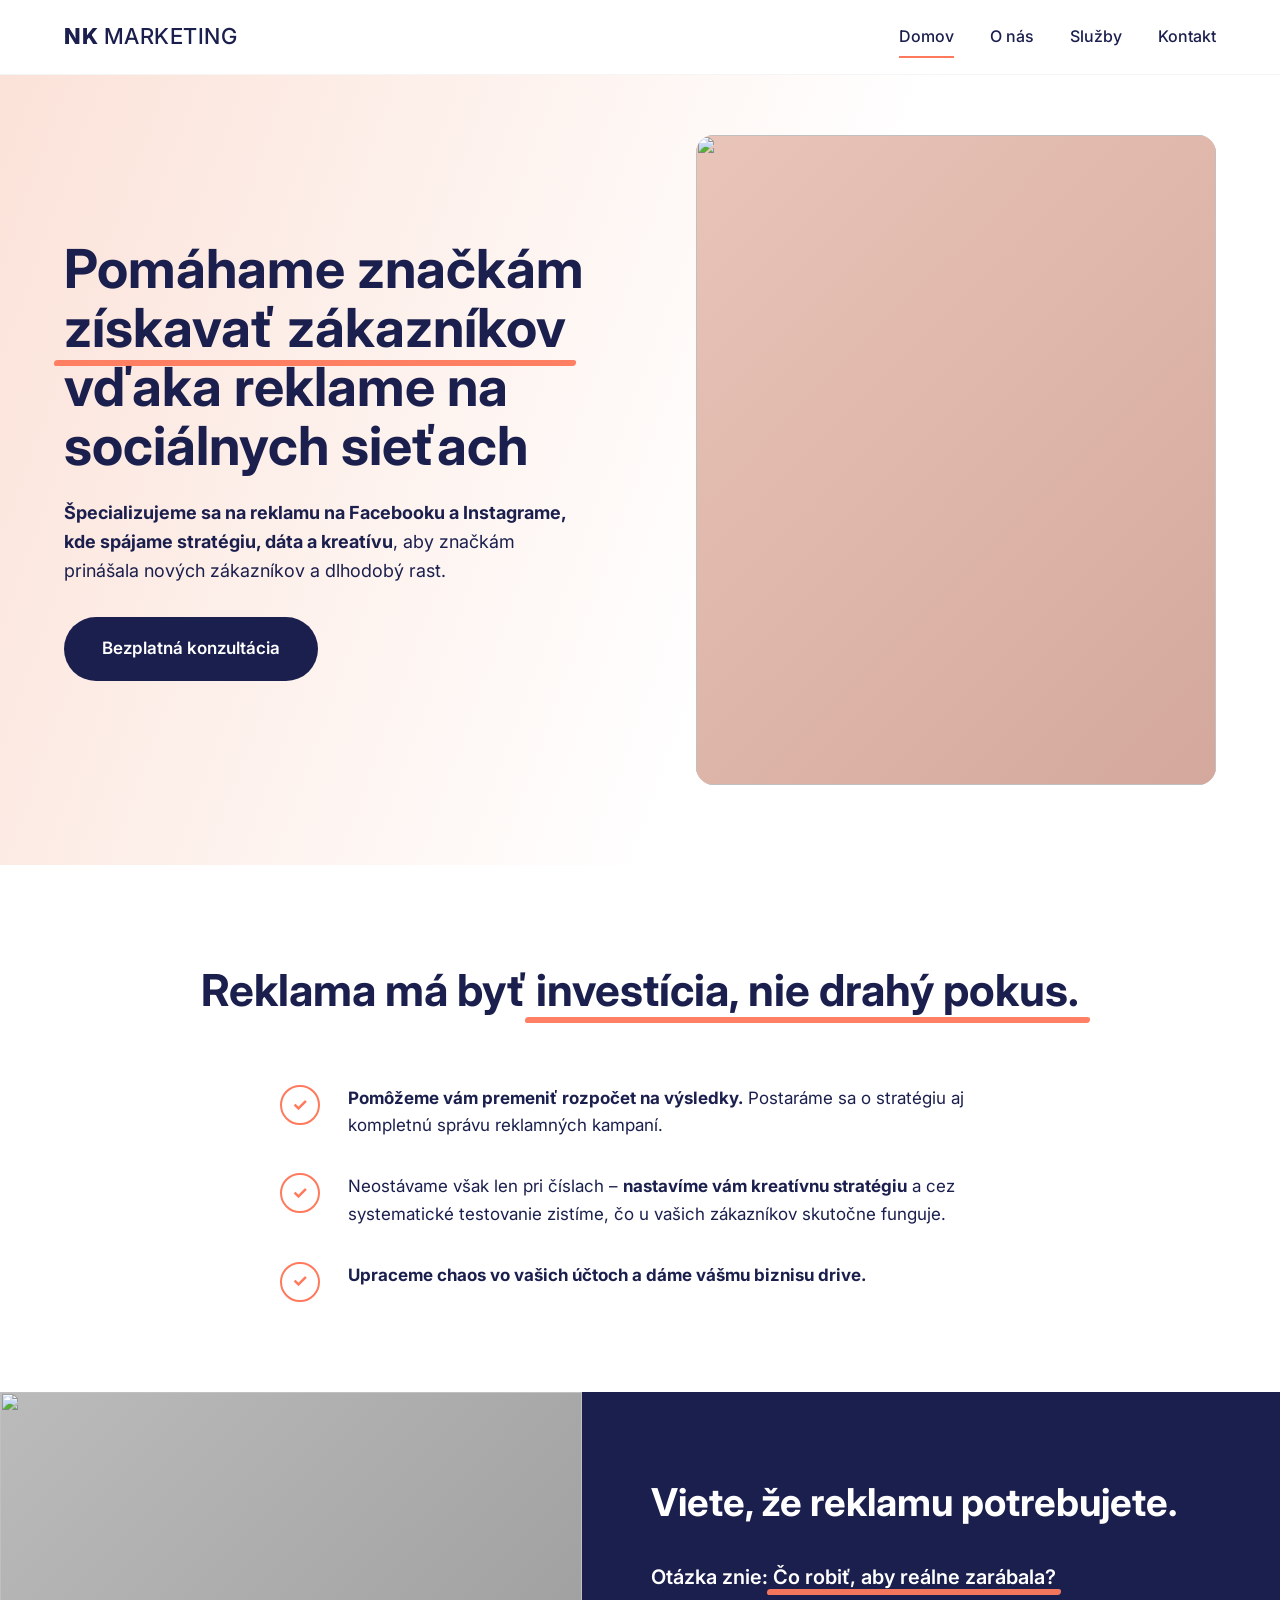
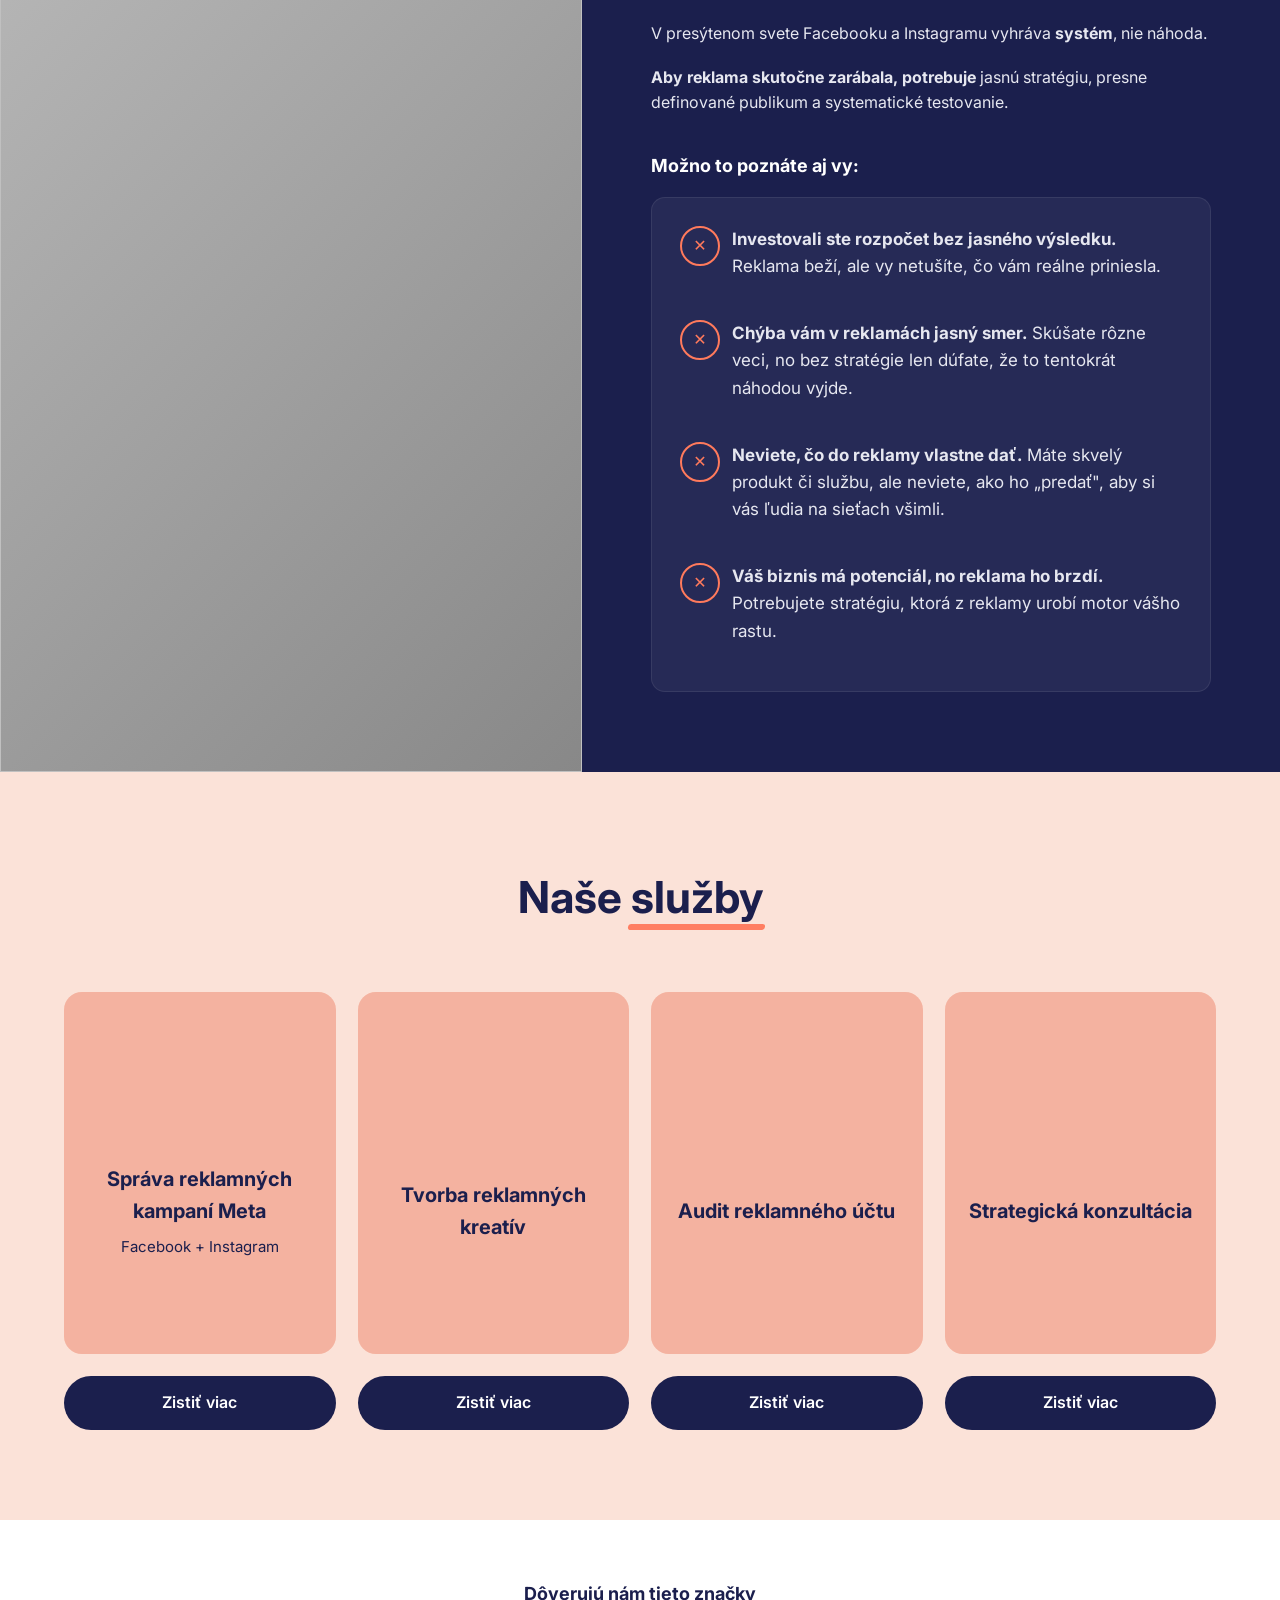
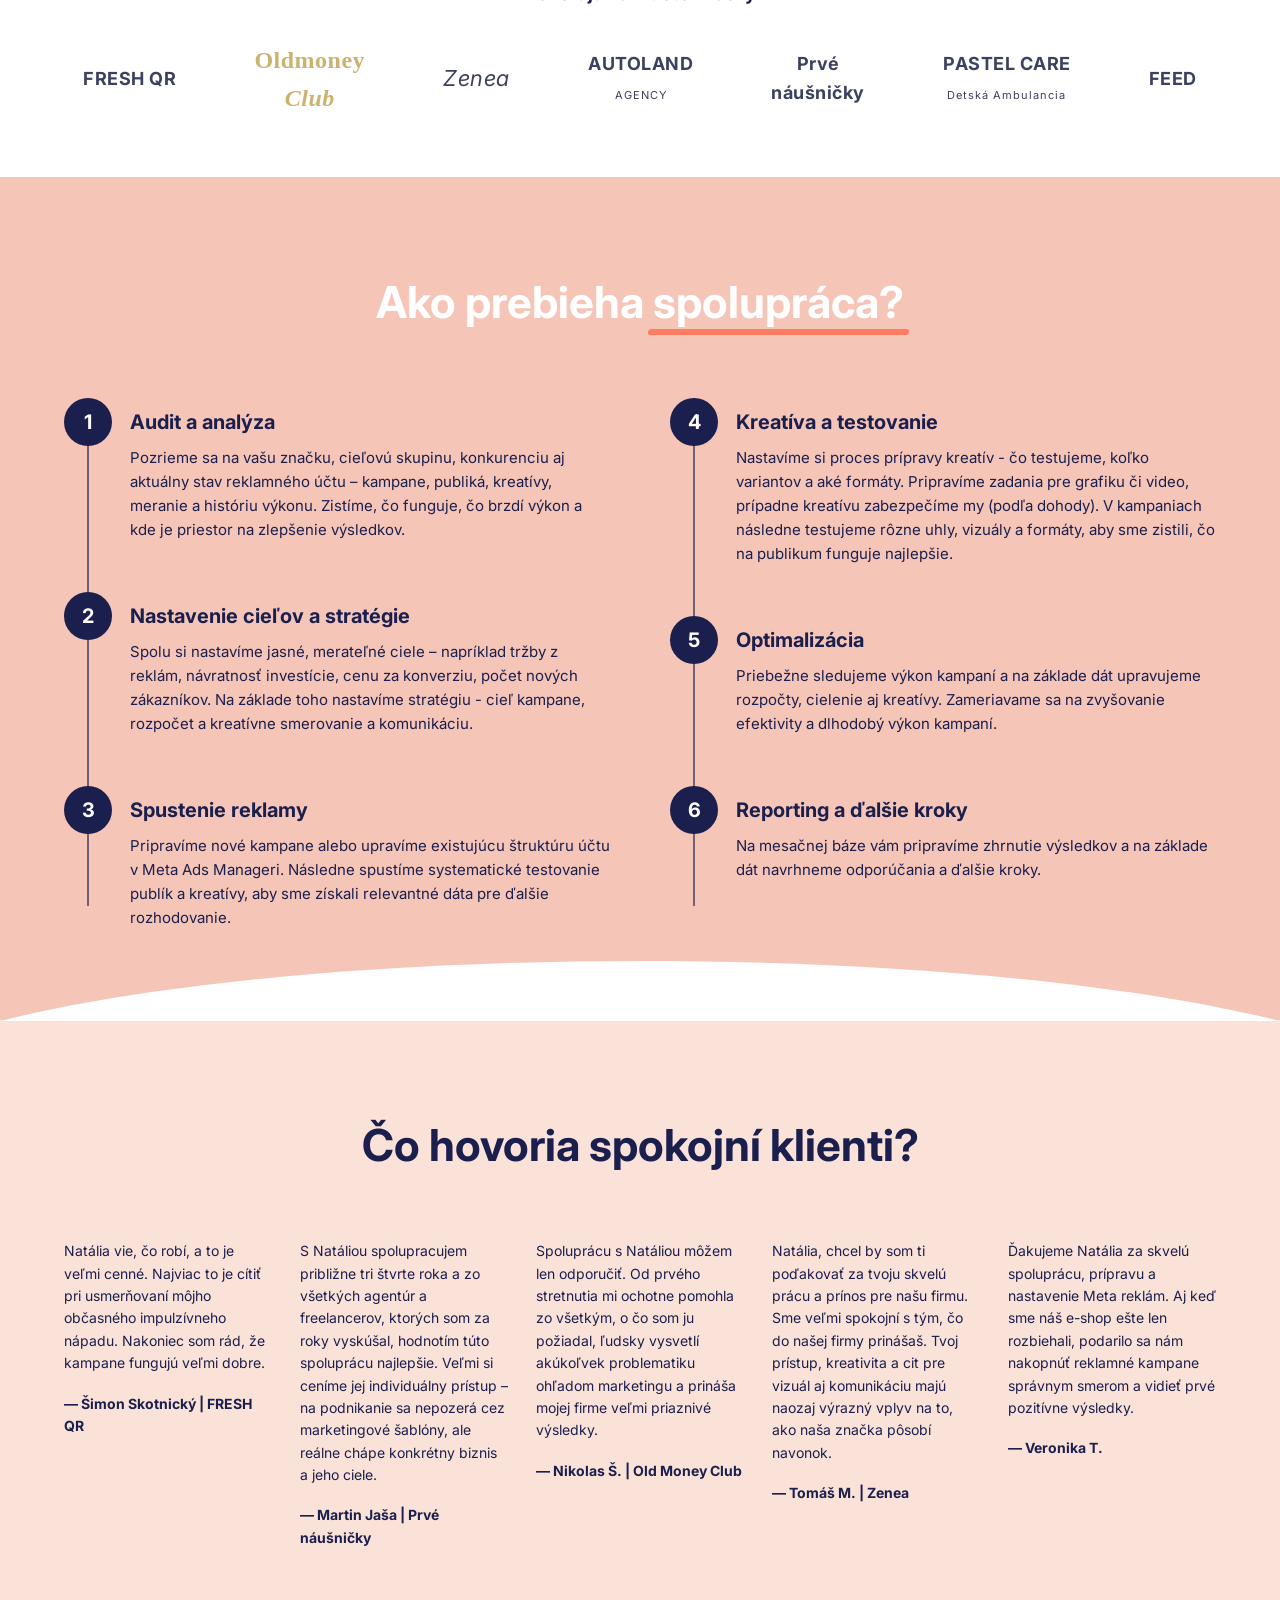
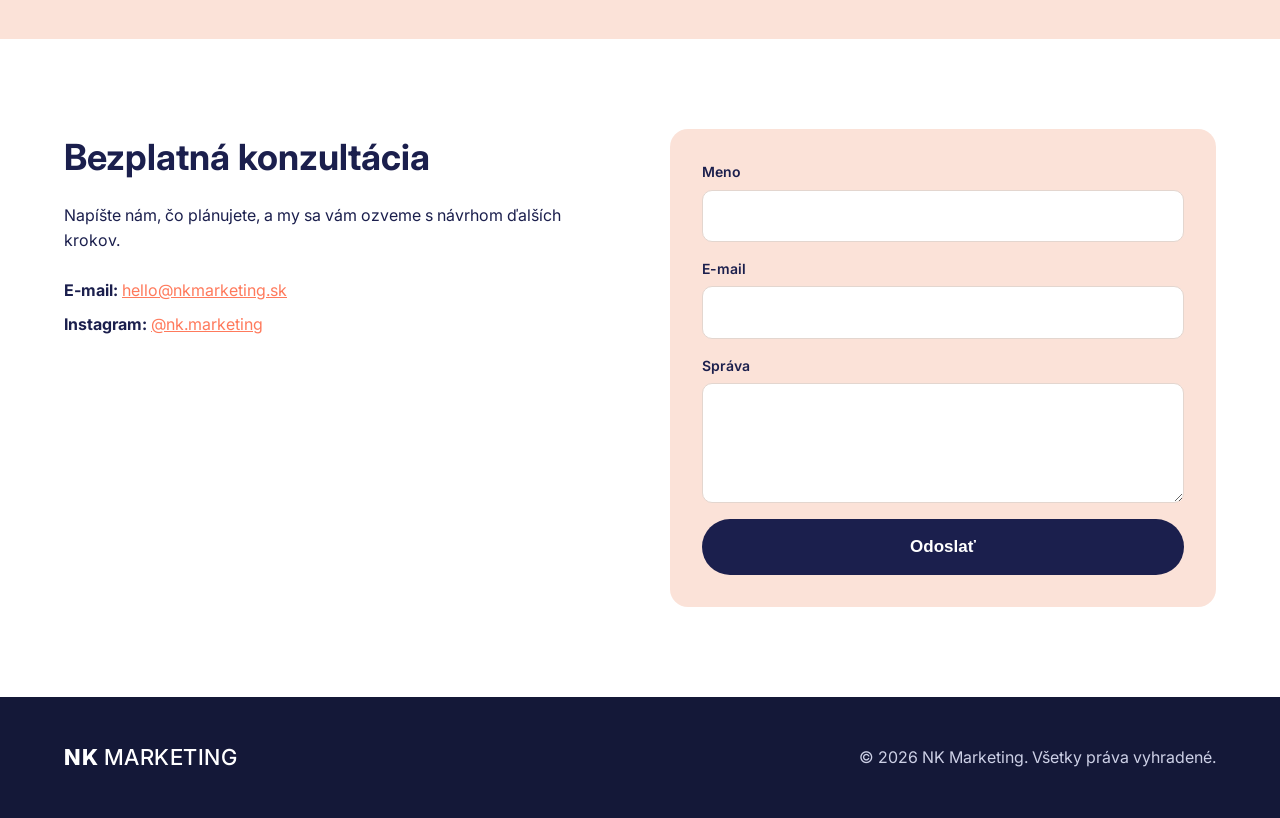
==== apps/nk-marketing-web/index.html @ c12c862c "Add NK Marketing static site clone Standalone HTML/CSS/JS version of the NK Marketing landing page s" ====
<!DOCTYPE html>
<html lang="sk">
<head>
<meta charset="UTF-8" />
<meta name="viewport" content="width=device-width, initial-scale=1.0" />
<title>NK Marketing — Reklama na Facebooku a Instagrame</title>
<meta name="description" content="Špecializujeme sa na reklamu na Facebooku a Instagrame. Stratégia, dáta a kreatíva, ktoré značkám prinášajú nových zákazníkov." />
<link rel="preconnect" href="https://fonts.googleapis.com">
<link rel="preconnect" href="https://fonts.gstatic.com" crossorigin>
<link href="https://fonts.googleapis.com/css2?family=Inter:wght@400;500;600;700;800&display=swap" rel="stylesheet">
<link rel="stylesheet" href="styles.css" />
</head>
<body>

<header class="site-header">
  <div class="container nav">
    <a href="#" class="logo">NK <span>MARKETING</span></a>
    <nav class="main-nav">
      <a href="#domov" class="active">Domov</a>
      <a href="#o-nas">O nás</a>
      <a href="#sluzby">Služby</a>
      <a href="#kontakt">Kontakt</a>
    </nav>
    <button class="nav-toggle" aria-label="Menu">
      <span></span><span></span><span></span>
    </button>
  </div>
</header>

<!-- HERO -->
<section id="domov" class="hero">
  <div class="container hero-grid">
    <div class="hero-copy">
      <h1>
        Pomáhame značkám <span class="underline">získavať zákazníkov</span>
        vďaka reklame na sociálnych sieťach
      </h1>
      <p>
        <strong>Špecializujeme sa na reklamu na Facebooku a Instagrame, kde
        spájame stratégiu, dáta a kreatívu</strong>, aby značkám prinášala
        nových zákazníkov a dlhodobý rast.
      </p>
      <a href="#kontakt" class="btn btn-primary">Bezplatná konzultácia</a>
    </div>
    <div class="hero-image">
      <img src="assets/hero.jpg" alt="" loading="eager" onerror="this.style.background='linear-gradient(135deg,#e9c4b8,#d4a89c)';this.removeAttribute('src');" />
    </div>
  </div>
</section>

<!-- INVESTICIA -->
<section class="section section-light">
  <div class="container">
    <h2 class="section-title">
      Reklama má byť <span class="underline">investícia, nie drahý pokus.</span>
    </h2>
    <ul class="check-list">
      <li>
        <span class="icon-check" aria-hidden="true">✓</span>
        <p><strong>Pomôžeme vám premeniť rozpočet na výsledky.</strong>
        Postaráme sa o stratégiu aj kompletnú správu reklamných kampaní.</p>
      </li>
      <li>
        <span class="icon-check" aria-hidden="true">✓</span>
        <p>Neostávame však len pri číslach – <strong>nastavíme vám kreatívnu
        stratégiu</strong> a cez systematické testovanie zistíme, čo u vašich
        zákazníkov skutočne funguje.</p>
      </li>
      <li>
        <span class="icon-check" aria-hidden="true">✓</span>
        <p><strong>Upraceme chaos vo vašich účtoch a dáme vášmu biznisu drive.</strong></p>
      </li>
    </ul>
  </div>
</section>

<!-- PROBLEMS -->
<section id="o-nas" class="section section-split">
  <div class="split-grid">
    <div class="split-image">
      <img src="assets/about.jpg" alt="" onerror="this.style.background='linear-gradient(135deg,#bbb,#888)';this.removeAttribute('src');" />
    </div>
    <div class="split-dark">
      <div class="split-inner">
        <h2>Viete, že reklamu potrebujete.</h2>
        <h3>Otázka znie: <span class="underline">Čo robiť, aby reálne zarábala?</span></h3>
        <p>V presýtenom svete Facebooku a Instagramu vyhráva <strong>systém</strong>, nie náhoda.</p>
        <p><strong>Aby reklama skutočne zarábala, potrebuje</strong> jasnú stratégiu, presne definované publikum a systematické testovanie.</p>

        <h4 class="maybe-title">Možno to poznáte aj vy:</h4>
        <div class="problem-card">
          <ul class="x-list">
            <li>
              <span class="icon-x" aria-hidden="true">✕</span>
              <p><strong>Investovali ste rozpočet bez jasného výsledku.</strong> Reklama beží, ale vy netušíte, čo vám reálne priniesla.</p>
            </li>
            <li>
              <span class="icon-x" aria-hidden="true">✕</span>
              <p><strong>Chýba vám v reklamách jasný smer.</strong> Skúšate rôzne veci, no bez stratégie len dúfate, že to tentokrát náhodou vyjde.</p>
            </li>
            <li>
              <span class="icon-x" aria-hidden="true">✕</span>
              <p><strong>Neviete, čo do reklamy vlastne dať.</strong> Máte skvelý produkt či službu, ale neviete, ako ho „predať", aby si vás ľudia na sieťach všimli.</p>
            </li>
            <li>
              <span class="icon-x" aria-hidden="true">✕</span>
              <p><strong>Váš biznis má potenciál, no reklama ho brzdí.</strong> Potrebujete stratégiu, ktorá z reklamy urobí motor vášho rastu.</p>
            </li>
          </ul>
        </div>
      </div>
    </div>
  </div>
</section>

<!-- SERVICES -->
<section id="sluzby" class="section section-services">
  <div class="container">
    <h2 class="section-title">Naše <span class="underline">služby</span></h2>
    <div class="services-grid">
      <article class="service-card">
        <div class="service-image" style="background-image:url('assets/service-1.jpg')"></div>
        <div class="service-overlay">
          <h3>Správa reklamných kampaní Meta</h3>
          <p>Facebook + Instagram</p>
        </div>
        <a href="#kontakt" class="service-cta">Zistiť viac</a>
      </article>
      <article class="service-card">
        <div class="service-image" style="background-image:url('assets/service-2.jpg')"></div>
        <div class="service-overlay">
          <h3>Tvorba reklamných kreatív</h3>
        </div>
        <a href="#kontakt" class="service-cta">Zistiť viac</a>
      </article>
      <article class="service-card">
        <div class="service-image" style="background-image:url('assets/service-3.jpg')"></div>
        <div class="service-overlay">
          <h3>Audit reklamného účtu</h3>
        </div>
        <a href="#kontakt" class="service-cta">Zistiť viac</a>
      </article>
      <article class="service-card">
        <div class="service-image" style="background-image:url('assets/service-4.jpg')"></div>
        <div class="service-overlay">
          <h3>Strategická konzultácia</h3>
        </div>
        <a href="#kontakt" class="service-cta">Zistiť viac</a>
      </article>
    </div>
  </div>
</section>

<!-- BRANDS -->
<section class="section section-brands">
  <div class="container">
    <h3 class="brands-title">Dôverujú nám tieto značky</h3>
    <div class="brands-strip">
      <div class="brand">FRESH QR</div>
      <div class="brand brand-script">Oldmoney<br/><em>Club</em></div>
      <div class="brand brand-thin">Zenea</div>
      <div class="brand">AUTOLAND<br/><small>AGENCY</small></div>
      <div class="brand">Prvé<br/>náušničky</div>
      <div class="brand">PASTEL CARE<br/><small>Detská Ambulancia</small></div>
      <div class="brand">FEED</div>
    </div>
  </div>
</section>

<!-- PROCESS -->
<section class="section section-process">
  <div class="container">
    <h2 class="section-title section-title-light">Ako prebieha <span class="underline">spolupráca?</span></h2>
    <div class="process-grid">
      <div class="process-col">
        <div class="process-step">
          <span class="step-num">1</span>
          <div>
            <h4>Audit a analýza</h4>
            <p>Pozrieme sa na vašu značku, cieľovú skupinu, konkurenciu aj aktuálny stav reklamného účtu – kampane, publiká, kreatívy, meranie a históriu výkonu. Zistíme, čo funguje, čo brzdí výkon a kde je priestor na zlepšenie výsledkov.</p>
          </div>
        </div>
        <div class="process-step">
          <span class="step-num">2</span>
          <div>
            <h4>Nastavenie cieľov a stratégie</h4>
            <p>Spolu si nastavíme jasné, merateľné ciele – napríklad tržby z reklám, návratnosť investície, cenu za konverziu, počet nových zákazníkov. Na základe toho nastavíme stratégiu - cieľ kampane, rozpočet a kreatívne smerovanie a komunikáciu.</p>
          </div>
        </div>
        <div class="process-step">
          <span class="step-num">3</span>
          <div>
            <h4>Spustenie reklamy</h4>
            <p>Pripravíme nové kampane alebo upravíme existujúcu štruktúru účtu v Meta Ads Manageri. Následne spustíme systematické testovanie publík a kreatívy, aby sme získali relevantné dáta pre ďalšie rozhodovanie.</p>
          </div>
        </div>
      </div>
      <div class="process-col">
        <div class="process-step">
          <span class="step-num">4</span>
          <div>
            <h4>Kreatíva a testovanie</h4>
            <p>Nastavíme si proces prípravy kreatív - čo testujeme, koľko variantov a aké formáty. Pripravíme zadania pre grafiku či video, prípadne kreatívu zabezpečíme my (podľa dohody). V kampaniach následne testujeme rôzne uhly, vizuály a formáty, aby sme zistili, čo na publikum funguje najlepšie.</p>
          </div>
        </div>
        <div class="process-step">
          <span class="step-num">5</span>
          <div>
            <h4>Optimalizácia</h4>
            <p>Priebežne sledujeme výkon kampaní a na základe dát upravujeme rozpočty, cielenie aj kreatívy. Zameriavame sa na zvyšovanie efektivity a dlhodobý výkon kampaní.</p>
          </div>
        </div>
        <div class="process-step">
          <span class="step-num">6</span>
          <div>
            <h4>Reporting a ďalšie kroky</h4>
            <p>Na mesačnej báze vám pripravíme zhrnutie výsledkov a na základe dát navrhneme odporúčania a ďalšie kroky.</p>
          </div>
        </div>
      </div>
    </div>
  </div>
</section>

<!-- TESTIMONIALS -->
<section class="section section-testimonials">
  <div class="container">
    <h2 class="section-title">Čo hovoria spokojní klienti?</h2>
    <div class="testimonials-grid">
      <blockquote>
        <p>Natália vie, čo robí, a to je veľmi cenné. Najviac to je cítiť pri usmerňovaní môjho občasného impulzívneho nápadu. Nakoniec som rád, že kampane fungujú veľmi dobre.</p>
        <cite>— Šimon Skotnický | FRESH QR</cite>
      </blockquote>
      <blockquote>
        <p>S Natáliou spolupracujem približne tri štvrte roka a zo všetkých agentúr a freelancerov, ktorých som za roky vyskúšal, hodnotím túto spoluprácu najlepšie. Veľmi si ceníme jej individuálny prístup – na podnikanie sa nepozerá cez marketingové šablóny, ale reálne chápe konkrétny biznis a jeho ciele.</p>
        <cite>— Martin Jaša | Prvé náušničky</cite>
      </blockquote>
      <blockquote>
        <p>Spoluprácu s Natáliou môžem len odporučiť. Od prvého stretnutia mi ochotne pomohla zo všetkým, o čo som ju požiadal, ľudsky vysvetlí akúkoľvek problematiku ohľadom marketingu a prináša mojej firme veľmi priaznivé výsledky.</p>
        <cite>— Nikolas Š. | Old Money Club</cite>
      </blockquote>
      <blockquote>
        <p>Natália, chcel by som ti poďakovať za tvoju skvelú prácu a prínos pre našu firmu. Sme veľmi spokojní s tým, čo do našej firmy prinášaš. Tvoj prístup, kreativita a cit pre vizuál aj komunikáciu majú naozaj výrazný vplyv na to, ako naša značka pôsobí navonok.</p>
        <cite>— Tomáš M. | Zenea</cite>
      </blockquote>
      <blockquote>
        <p>Ďakujeme Natália za skvelú spoluprácu, prípravu a nastavenie Meta reklám. Aj keď sme náš e-shop ešte len rozbiehali, podarilo sa nám nakopnúť reklamné kampane správnym smerom a vidieť prvé pozitívne výsledky.</p>
        <cite>— Veronika T.</cite>
      </blockquote>
    </div>
  </div>
</section>

<!-- CONTACT -->
<section id="kontakt" class="section section-contact">
  <div class="container contact-grid">
    <div>
      <h2>Bezplatná konzultácia</h2>
      <p>Napíšte nám, čo plánujete, a my sa vám ozveme s návrhom ďalších krokov.</p>
      <ul class="contact-meta">
        <li><strong>E-mail:</strong> <a href="mailto:hello@nkmarketing.sk">hello@nkmarketing.sk</a></li>
        <li><strong>Instagram:</strong> <a href="#">@nk.marketing</a></li>
      </ul>
    </div>
    <form class="contact-form" onsubmit="event.preventDefault(); alert('Ďakujeme! Ozveme sa vám čoskoro.'); this.reset();">
      <label>Meno
        <input type="text" name="name" required />
      </label>
      <label>E-mail
        <input type="email" name="email" required />
      </label>
      <label>Správa
        <textarea name="message" rows="4" required></textarea>
      </label>
      <button type="submit" class="btn btn-primary">Odoslať</button>
    </form>
  </div>
</section>

<footer class="site-footer">
  <div class="container footer-inner">
    <a href="#" class="logo logo-light">NK <span>MARKETING</span></a>
    <p>&copy; <span id="year"></span> NK Marketing. Všetky práva vyhradené.</p>
  </div>
</footer>

<script src="script.js"></script>
</body>
</html>
---- apps/nk-marketing-web/styles.css ----
/* === Reset & base === */
*,*::before,*::after{box-sizing:border-box}
html{scroll-behavior:smooth}
body{
  margin:0;
  font-family:'Inter',system-ui,-apple-system,sans-serif;
  color:#1b1f4d;
  background:#fff;
  line-height:1.6;
  -webkit-font-smoothing:antialiased;
}
img{max-width:100%;display:block}
a{color:inherit;text-decoration:none}

:root{
  --navy:#1b1f4d;
  --navy-deep:#141838;
  --coral:#ff7a5c;
  --peach:#fbe2d8;
  --peach-strong:#f5c5b8;
  --bg:#ffffff;
  --muted:#5b5f80;
  --radius:18px;
  --maxw:1200px;
}

.container{max-width:var(--maxw);margin:0 auto;padding:0 24px}

/* === Buttons === */
.btn{
  display:inline-block;
  padding:18px 38px;
  border-radius:999px;
  font-weight:600;
  font-size:17px;
  border:none;
  cursor:pointer;
  transition:transform .15s ease,box-shadow .15s ease,background .15s;
}
.btn-primary{background:var(--navy);color:#fff}
.btn-primary:hover{transform:translateY(-2px);box-shadow:0 10px 25px rgba(27,31,77,.25)}

/* === Underline accent === */
.underline{
  position:relative;
  white-space:normal;
}
.underline::after{
  content:"";
  position:absolute;
  left:-2%;
  right:-2%;
  bottom:-6px;
  height:6px;
  background:var(--coral);
  border-radius:4px;
  transform:skewX(-8deg);
  opacity:.95;
}

/* === Header === */
.site-header{
  position:sticky;
  top:0;
  background:#fff;
  z-index:50;
  border-bottom:1px solid rgba(0,0,0,.04);
}
.nav{
  display:flex;
  align-items:center;
  justify-content:space-between;
  padding:18px 24px;
}
.logo{
  font-weight:800;
  font-size:22px;
  letter-spacing:.5px;
  color:var(--navy);
}
.logo span{font-weight:500}
.main-nav{display:flex;gap:36px}
.main-nav a{
  font-weight:500;
  color:var(--navy);
  padding:6px 0;
  position:relative;
}
.main-nav a.active::after,
.main-nav a:hover::after{
  content:"";
  position:absolute;
  left:0;right:0;bottom:-2px;
  height:2px;background:var(--coral);
}
.nav-toggle{
  display:none;
  background:none;border:none;cursor:pointer;
  flex-direction:column;gap:5px;padding:8px;
}
.nav-toggle span{width:24px;height:2px;background:var(--navy)}

/* === Hero === */
.hero{
  background:linear-gradient(110deg,var(--peach) 0%,#fff 60%);
  padding:60px 0 80px;
}
.hero-grid{
  display:grid;
  grid-template-columns:1.1fr 1fr;
  gap:60px;
  align-items:center;
}
.hero-copy h1{
  font-size:clamp(34px,4.2vw,56px);
  line-height:1.1;
  margin:0 0 24px;
  font-weight:700;
}
.hero-copy p{
  font-size:18px;
  color:var(--navy);
  max-width:520px;
  margin:0 0 32px;
}
.hero-image{
  border-radius:var(--radius);
  overflow:hidden;
  aspect-ratio:4/5;
  background:#ddd;
}
.hero-image img{width:100%;height:100%;object-fit:cover}

/* === Sections === */
.section{padding:90px 0}
.section-light{background:#fff}
.section-title{
  text-align:center;
  font-size:clamp(28px,3.5vw,44px);
  font-weight:700;
  margin:0 0 60px;
}
.section-title-light{color:#fff}

/* === Check list === */
.check-list{
  list-style:none;
  padding:0;margin:0 auto;
  max-width:720px;
  display:flex;
  flex-direction:column;
  gap:34px;
}
.check-list li{
  display:grid;
  grid-template-columns:48px 1fr;
  gap:20px;
  align-items:start;
}
.icon-check,.icon-x{
  display:flex;
  align-items:center;justify-content:center;
  width:40px;height:40px;
  border-radius:50%;
  border:2px solid var(--coral);
  color:var(--coral);
  font-weight:700;
  font-size:18px;
}
.icon-x{font-size:16px}
.check-list p,.x-list p{margin:0;font-size:17px}

/* === Split (problems) === */
.section-split{padding:0;background:#fff}
.split-grid{
  display:grid;
  grid-template-columns:1fr 1.2fr;
  min-height:680px;
}
.split-image{
  background:#ccc center/cover;
}
.split-image img{width:100%;height:100%;object-fit:cover}
.split-dark{
  background:var(--navy);
  color:#fff;
  display:flex;
  align-items:center;
  padding:80px 60px;
}
.split-inner{max-width:560px;margin:0 auto}
.split-dark h2{
  font-size:clamp(28px,3vw,40px);
  margin:0 0 28px;
  font-weight:700;
}
.split-dark h3{
  font-size:20px;font-weight:600;
  margin:0 0 28px;
}
.split-dark p{margin:0 0 18px;color:#e6e7f0}
.maybe-title{
  margin:36px 0 16px;
  font-size:18px;
}
.problem-card{
  background:rgba(255,255,255,.05);
  border:1px solid rgba(255,255,255,.08);
  border-radius:14px;
  padding:28px;
}
.x-list{
  list-style:none;
  padding:0;margin:0;
  display:flex;flex-direction:column;gap:22px;
}
.x-list li{
  display:grid;grid-template-columns:36px 1fr;gap:16px;align-items:start;
}
.x-list .icon-x{background:transparent}

/* === Services === */
.section-services{background:var(--peach)}
.services-grid{
  display:grid;
  grid-template-columns:repeat(4,1fr);
  gap:22px;
}
.service-card{
  display:flex;
  flex-direction:column;
  gap:14px;
}
.service-image{
  position:relative;
  aspect-ratio:3/4;
  background:var(--peach-strong) center/cover;
  border-radius:var(--radius);
  overflow:hidden;
}
.service-image::after{
  content:"";
  position:absolute;inset:0;
  background:rgba(245,165,140,.55);
}
.service-overlay{
  position:relative;
  margin-top:-100%;
  height:0;
  padding-top:0;
  z-index:2;
  pointer-events:none;
}
.service-card{position:relative}
.service-card .service-overlay{
  position:absolute;
  inset:0;
  display:flex;
  flex-direction:column;
  justify-content:center;
  align-items:center;
  text-align:center;
  padding:24px;
  z-index:2;
  margin:0;height:auto;padding-top:24px;
}
.service-card .service-overlay h3{
  margin:0;font-size:20px;color:var(--navy);font-weight:700;
}
.service-card .service-overlay p{
  margin:8px 0 0;font-size:15px;color:var(--navy);
}
.service-cta{
  display:block;
  text-align:center;
  background:var(--navy);
  color:#fff;
  padding:14px 18px;
  border-radius:999px;
  font-weight:600;
  margin-top:8px;
  transition:transform .15s;
}
.service-cta:hover{transform:translateY(-2px)}

/* === Brands === */
.section-brands{padding:60px 0;background:#fff}
.brands-title{
  text-align:center;
  font-weight:700;
  font-size:18px;
  color:var(--navy);
  margin:0 0 32px;
}
.brands-strip{
  display:flex;
  flex-wrap:wrap;
  gap:40px;
  justify-content:space-around;
  align-items:center;
  opacity:.85;
}
.brand{
  font-weight:700;
  color:var(--navy);
  text-align:center;
  font-size:18px;
  letter-spacing:.5px;
  filter:grayscale(.2);
}
.brand small{font-weight:400;font-size:11px;letter-spacing:1px}
.brand-script{font-family:'Brush Script MT',cursive;font-size:24px;color:#c9a544}
.brand-thin{font-style:italic;font-weight:400;font-size:22px}

/* === Process === */
.section-process{
  background:var(--peach-strong);
  position:relative;
}
.section-process::after{
  content:"";
  position:absolute;
  bottom:-1px;left:0;right:0;
  height:80px;
  background:url("data:image/svg+xml;utf8,<svg xmlns='http://www.w3.org/2000/svg' viewBox='0 0 1200 80' preserveAspectRatio='none'><path d='M0,80 C300,0 900,0 1200,80 L1200,80 L0,80 Z' fill='%23ffffff'/></svg>") center/cover no-repeat;
}
.process-grid{
  display:grid;
  grid-template-columns:1fr 1fr;
  gap:60px;
  position:relative;
  z-index:1;
}
.process-col{
  display:flex;
  flex-direction:column;
  gap:50px;
  position:relative;
}
.process-col::before{
  content:"";
  position:absolute;
  left:23px;
  top:24px;bottom:24px;
  width:2px;
  background:var(--navy);
  opacity:.6;
}
.process-step{
  display:grid;
  grid-template-columns:48px 1fr;
  gap:18px;
  position:relative;
  z-index:2;
}
.step-num{
  width:48px;height:48px;border-radius:50%;
  background:var(--navy);color:#fff;
  display:flex;align-items:center;justify-content:center;
  font-weight:700;font-size:20px;
}
.process-step h4{
  margin:8px 0 8px;
  font-size:20px;
  color:var(--navy);
}
.process-step p{margin:0;color:var(--navy);font-size:15px}

/* === Testimonials === */
.section-testimonials{background:var(--peach)}
.testimonials-grid{
  display:grid;
  grid-template-columns:repeat(5,1fr);
  gap:28px;
}
.testimonials-grid blockquote{
  margin:0;
  font-size:14px;
  color:var(--navy);
}
.testimonials-grid blockquote p{margin:0 0 18px}
.testimonials-grid cite{
  font-style:normal;
  font-weight:700;
  display:block;
}

/* === Contact === */
.section-contact{background:#fff}
.contact-grid{
  display:grid;
  grid-template-columns:1fr 1fr;
  gap:60px;
  align-items:start;
}
.contact-grid h2{font-size:36px;margin:0 0 16px}
.contact-meta{list-style:none;padding:0;margin:24px 0 0}
.contact-meta li{margin-bottom:8px}
.contact-meta a{color:var(--coral);text-decoration:underline}
.contact-form{
  display:flex;flex-direction:column;gap:16px;
  background:var(--peach);
  padding:32px;border-radius:var(--radius);
}
.contact-form label{
  display:flex;flex-direction:column;
  gap:6px;font-size:14px;font-weight:600;
}
.contact-form input,.contact-form textarea{
  padding:14px 16px;
  border:1px solid #e3d6cf;
  border-radius:10px;
  font:inherit;
  background:#fff;
}
.contact-form input:focus,.contact-form textarea:focus{
  outline:2px solid var(--coral);
  border-color:transparent;
}

/* === Footer === */
.site-footer{
  background:var(--navy-deep);
  color:#cdd0e6;
  padding:32px 0;
}
.footer-inner{
  display:flex;
  justify-content:space-between;
  align-items:center;
  flex-wrap:wrap;
  gap:16px;
}
.logo-light{color:#fff}

/* === Responsive === */
@media (max-width:960px){
  .main-nav{display:none;position:absolute;top:100%;left:0;right:0;background:#fff;flex-direction:column;padding:20px;gap:18px;box-shadow:0 6px 20px rgba(0,0,0,.08)}
  .main-nav.open{display:flex}
  .nav-toggle{display:flex}
  .hero-grid{grid-template-columns:1fr;gap:40px}
  .split-grid{grid-template-columns:1fr}
  .split-image{min-height:300px}
  .split-dark{padding:50px 28px}
  .services-grid{grid-template-columns:repeat(2,1fr)}
  .testimonials-grid{grid-template-columns:1fr 1fr}
  .process-grid{grid-template-columns:1fr;gap:40px}
  .contact-grid{grid-template-columns:1fr}
  .section{padding:60px 0}
}
@media (max-width:560px){
  .services-grid{grid-template-columns:1fr}
  .testimonials-grid{grid-template-columns:1fr}
  .brands-strip{gap:24px}
}
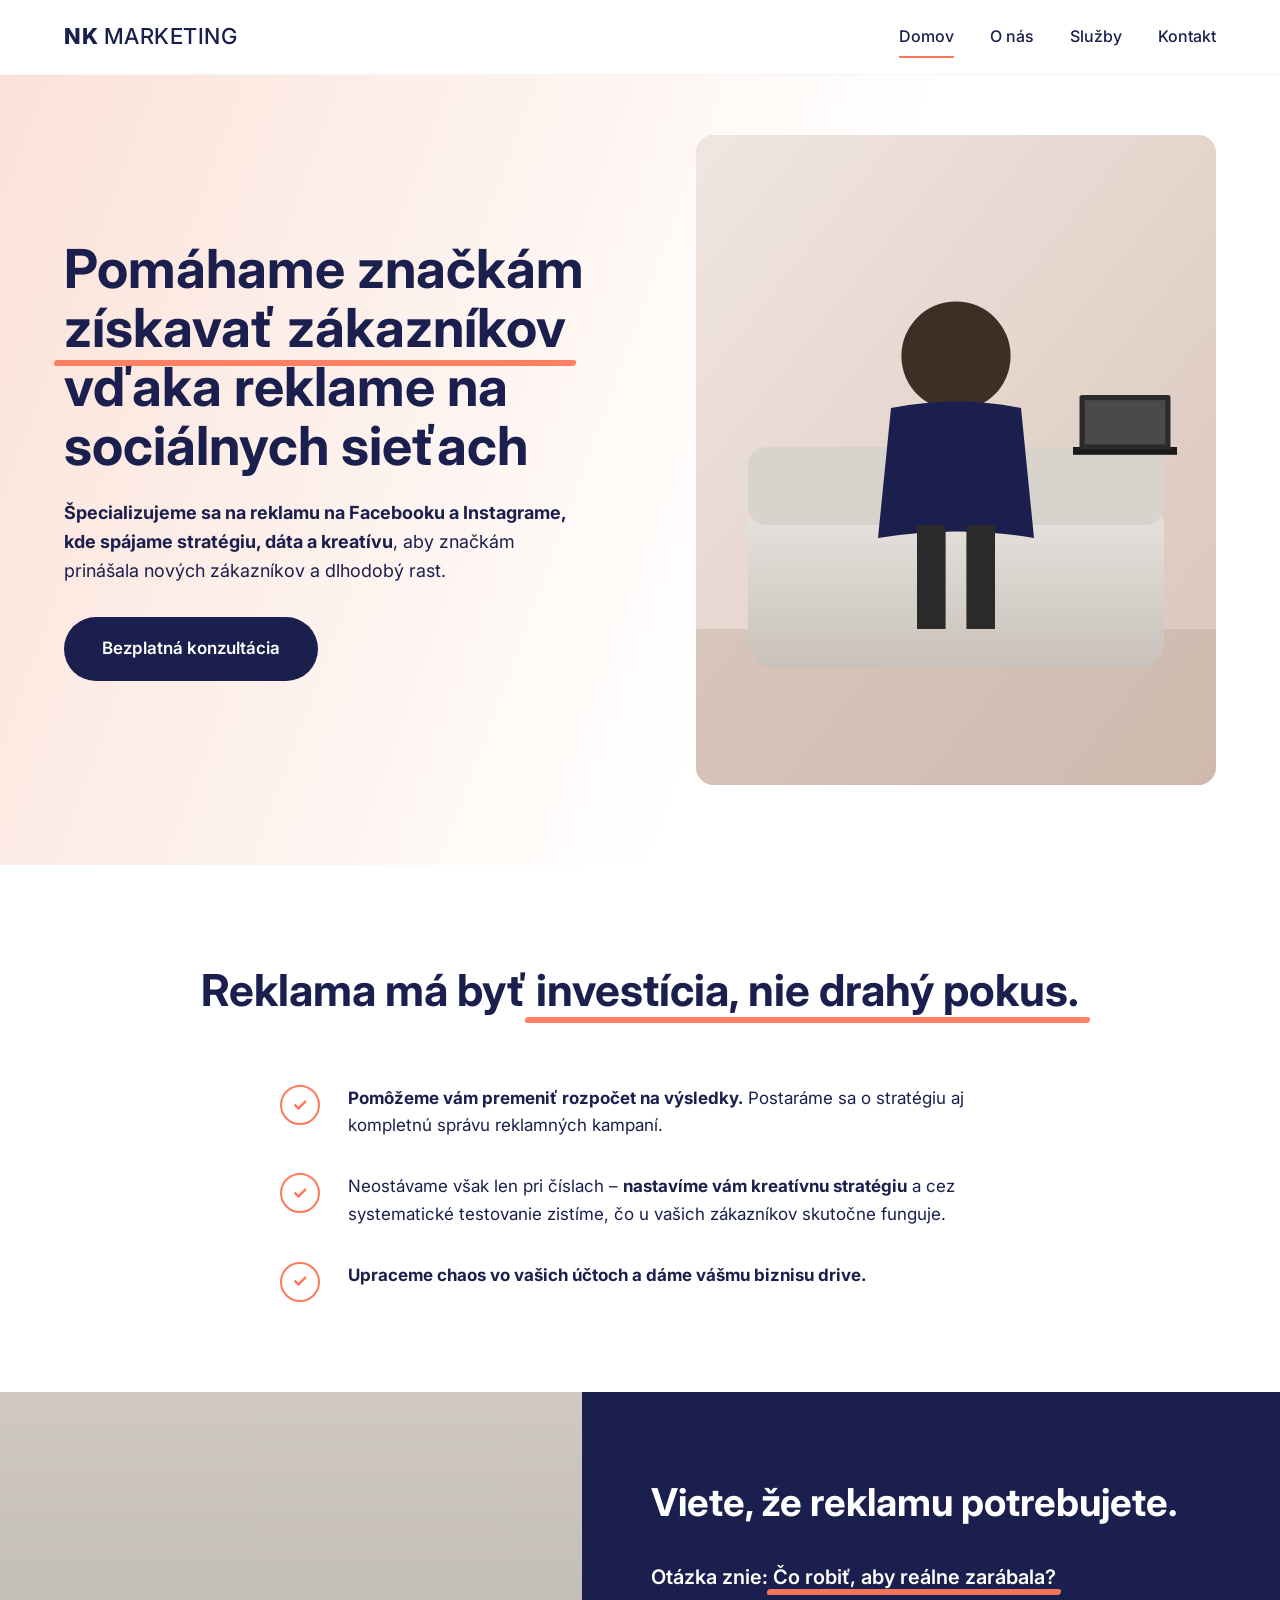
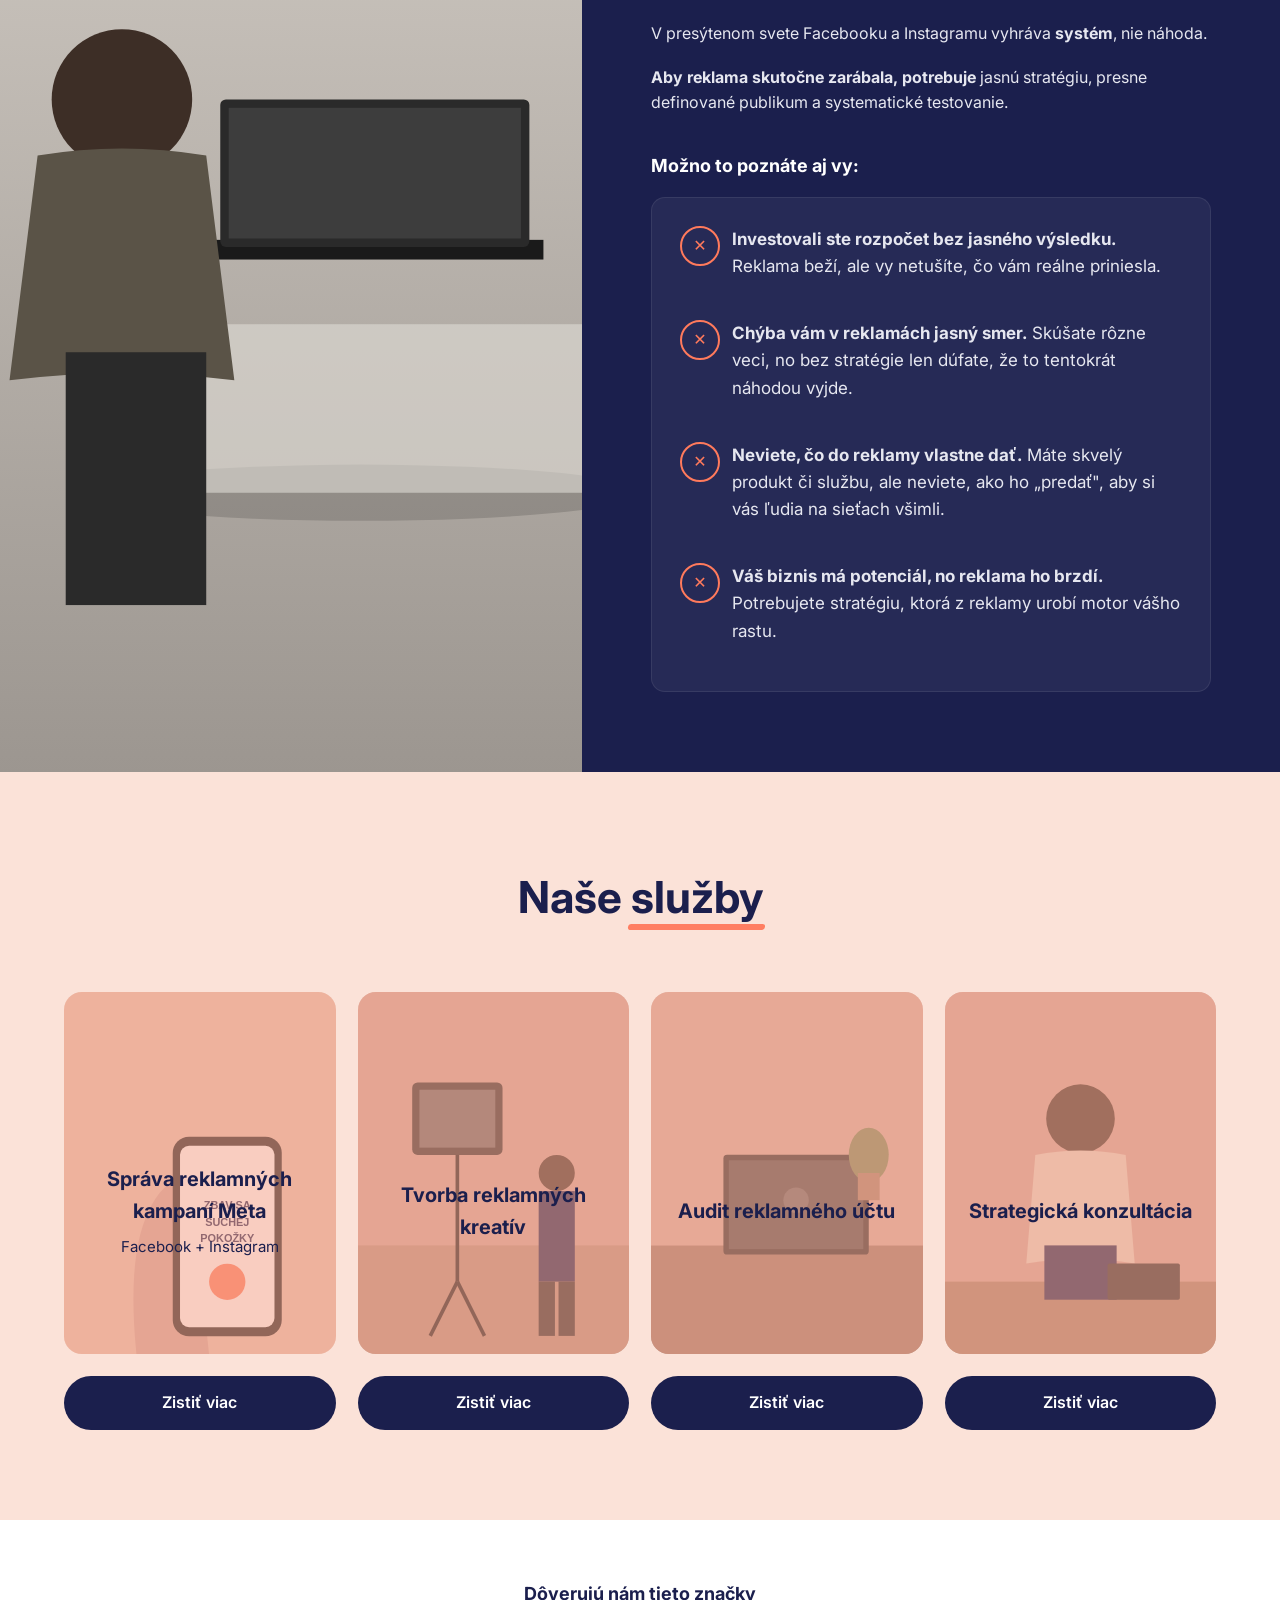
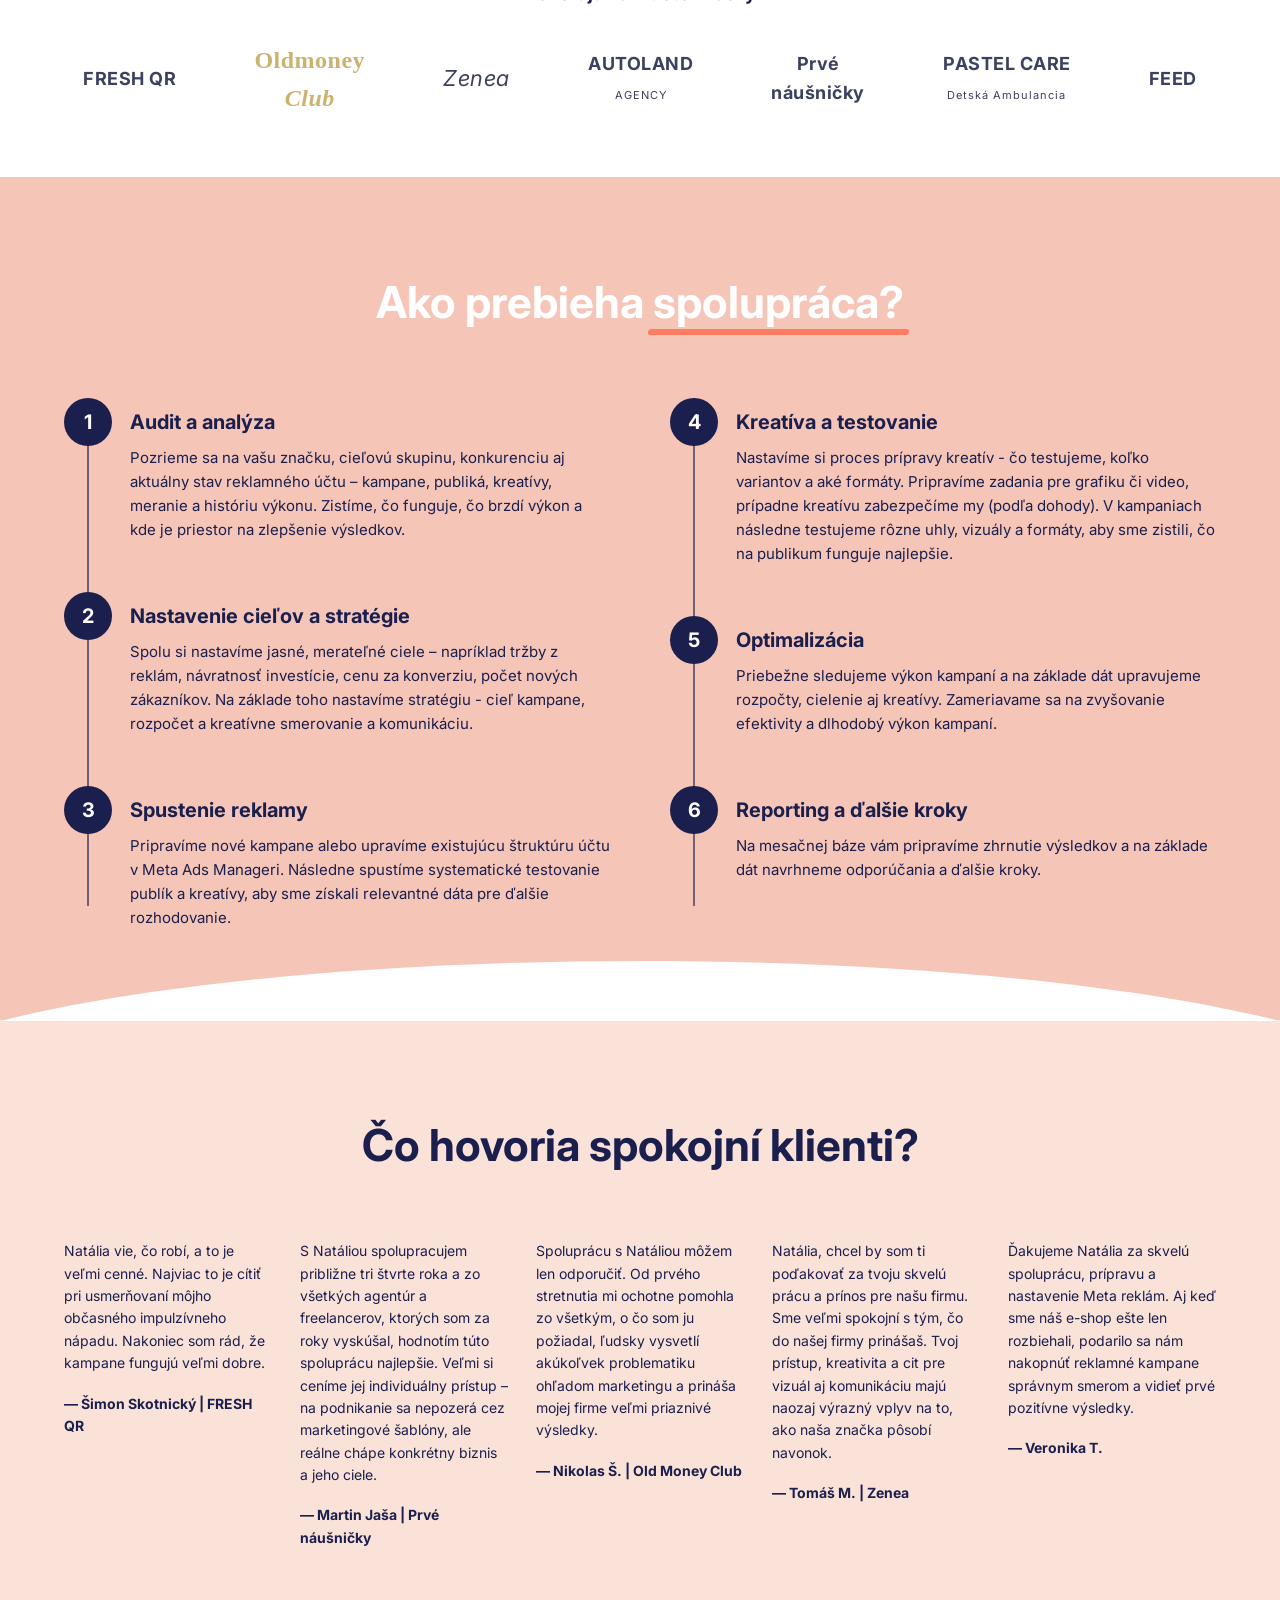
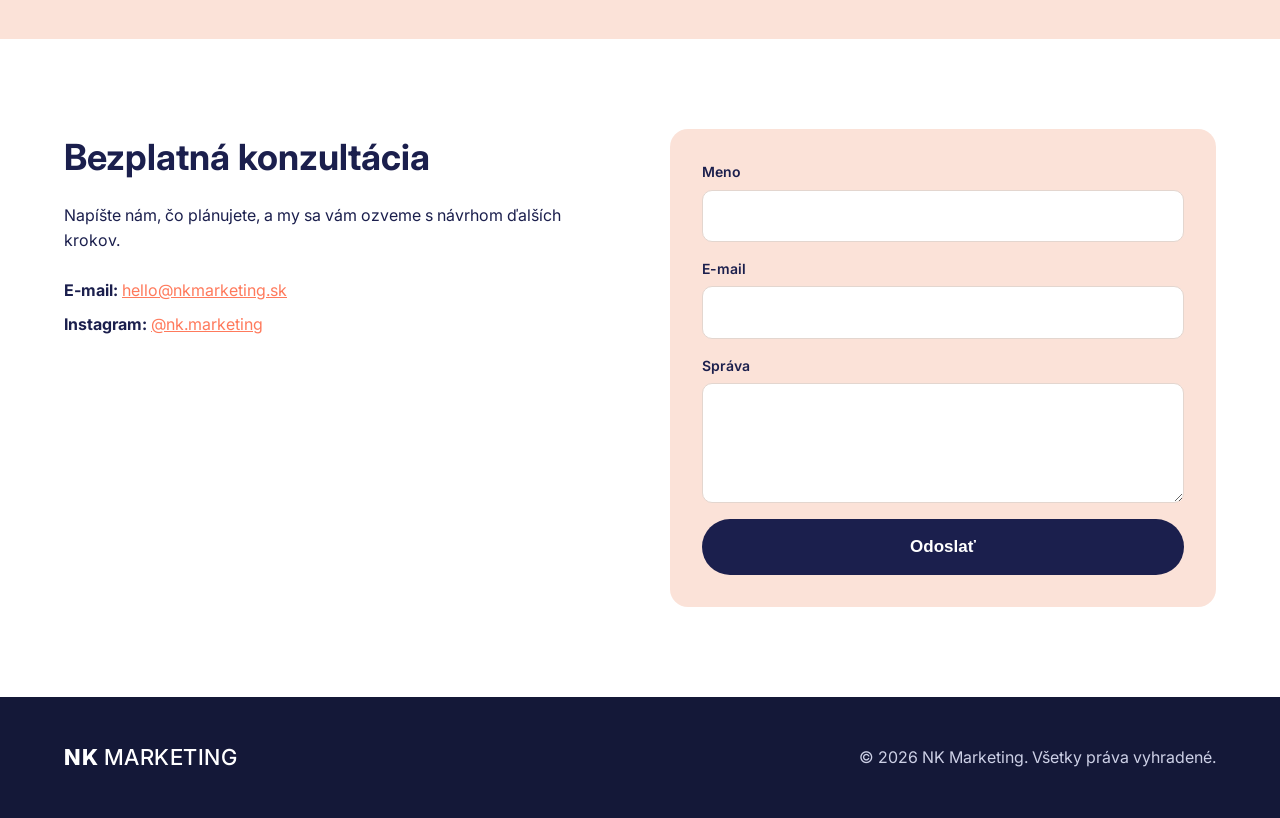
==== commit f96f91c1: "Add SVG placeholder images for hero, about and service cards These keep the page visually complete u" ====
--- a/apps/nk-marketing-web/index.html
+++ b/apps/nk-marketing-web/index.html
@@ -43,7 +43,7 @@
       <a href="#kontakt" class="btn btn-primary">Bezplatná konzultácia</a>
     </div>
     <div class="hero-image">
-      <img src="assets/hero.jpg" alt="" loading="eager" onerror="this.style.background='linear-gradient(135deg,#e9c4b8,#d4a89c)';this.removeAttribute('src');" />
+      <img src="assets/hero.svg" alt="" loading="eager" />
     </div>
   </div>
 </section>
@@ -78,7 +78,7 @@
 <section id="o-nas" class="section section-split">
   <div class="split-grid">
     <div class="split-image">
-      <img src="assets/about.jpg" alt="" onerror="this.style.background='linear-gradient(135deg,#bbb,#888)';this.removeAttribute('src');" />
+      <img src="assets/about.svg" alt="" />
     </div>
     <div class="split-dark">
       <div class="split-inner">
@@ -119,7 +119,7 @@
     <h2 class="section-title">Naše <span class="underline">služby</span></h2>
     <div class="services-grid">
       <article class="service-card">
-        <div class="service-image" style="background-image:url('assets/service-1.jpg')"></div>
+        <div class="service-image" style="background-image:url('assets/service-1.svg')"></div>
         <div class="service-overlay">
           <h3>Správa reklamných kampaní Meta</h3>
           <p>Facebook + Instagram</p>
@@ -127,21 +127,21 @@
         <a href="#kontakt" class="service-cta">Zistiť viac</a>
       </article>
       <article class="service-card">
-        <div class="service-image" style="background-image:url('assets/service-2.jpg')"></div>
+        <div class="service-image" style="background-image:url('assets/service-2.svg')"></div>
         <div class="service-overlay">
           <h3>Tvorba reklamných kreatív</h3>
         </div>
         <a href="#kontakt" class="service-cta">Zistiť viac</a>
       </article>
       <article class="service-card">
-        <div class="service-image" style="background-image:url('assets/service-3.jpg')"></div>
+        <div class="service-image" style="background-image:url('assets/service-3.svg')"></div>
         <div class="service-overlay">
           <h3>Audit reklamného účtu</h3>
         </div>
         <a href="#kontakt" class="service-cta">Zistiť viac</a>
       </article>
       <article class="service-card">
-        <div class="service-image" style="background-image:url('assets/service-4.jpg')"></div>
+        <div class="service-image" style="background-image:url('assets/service-4.svg')"></div>
         <div class="service-overlay">
           <h3>Strategická konzultácia</h3>
         </div>
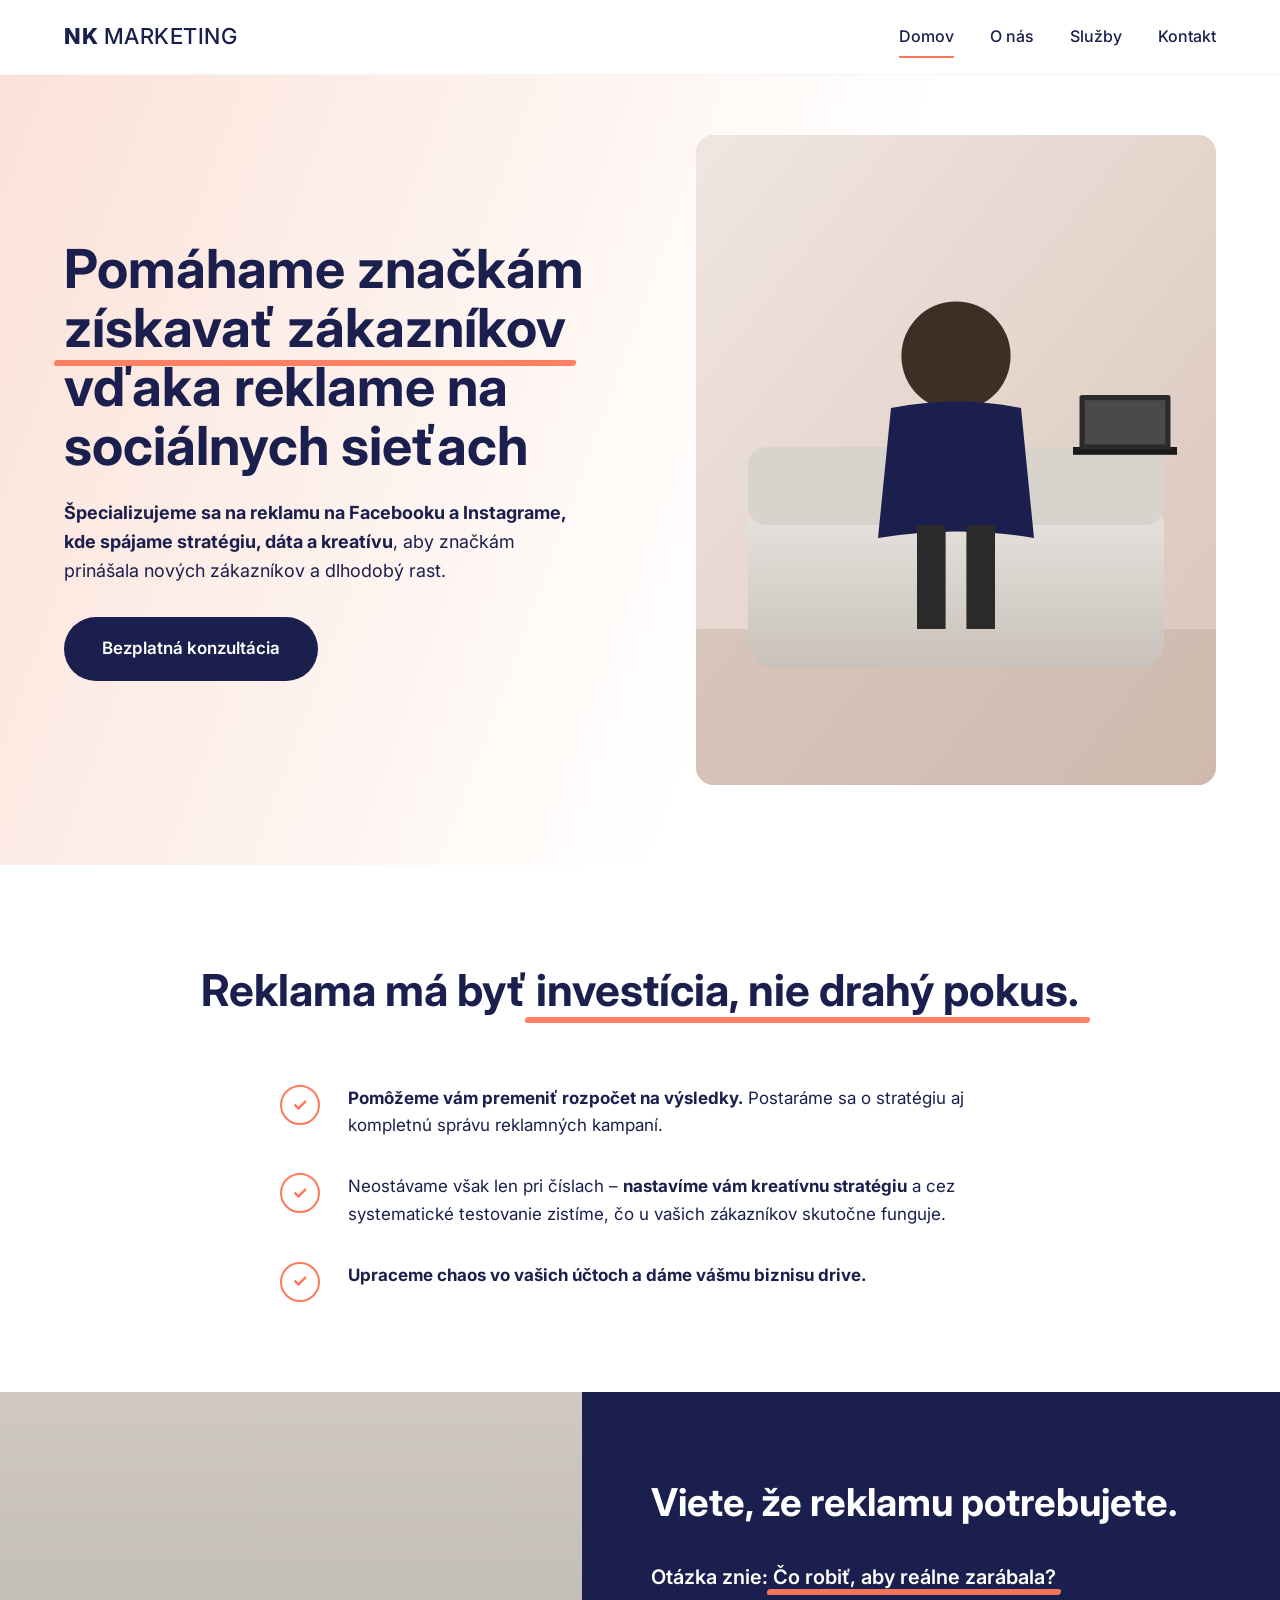
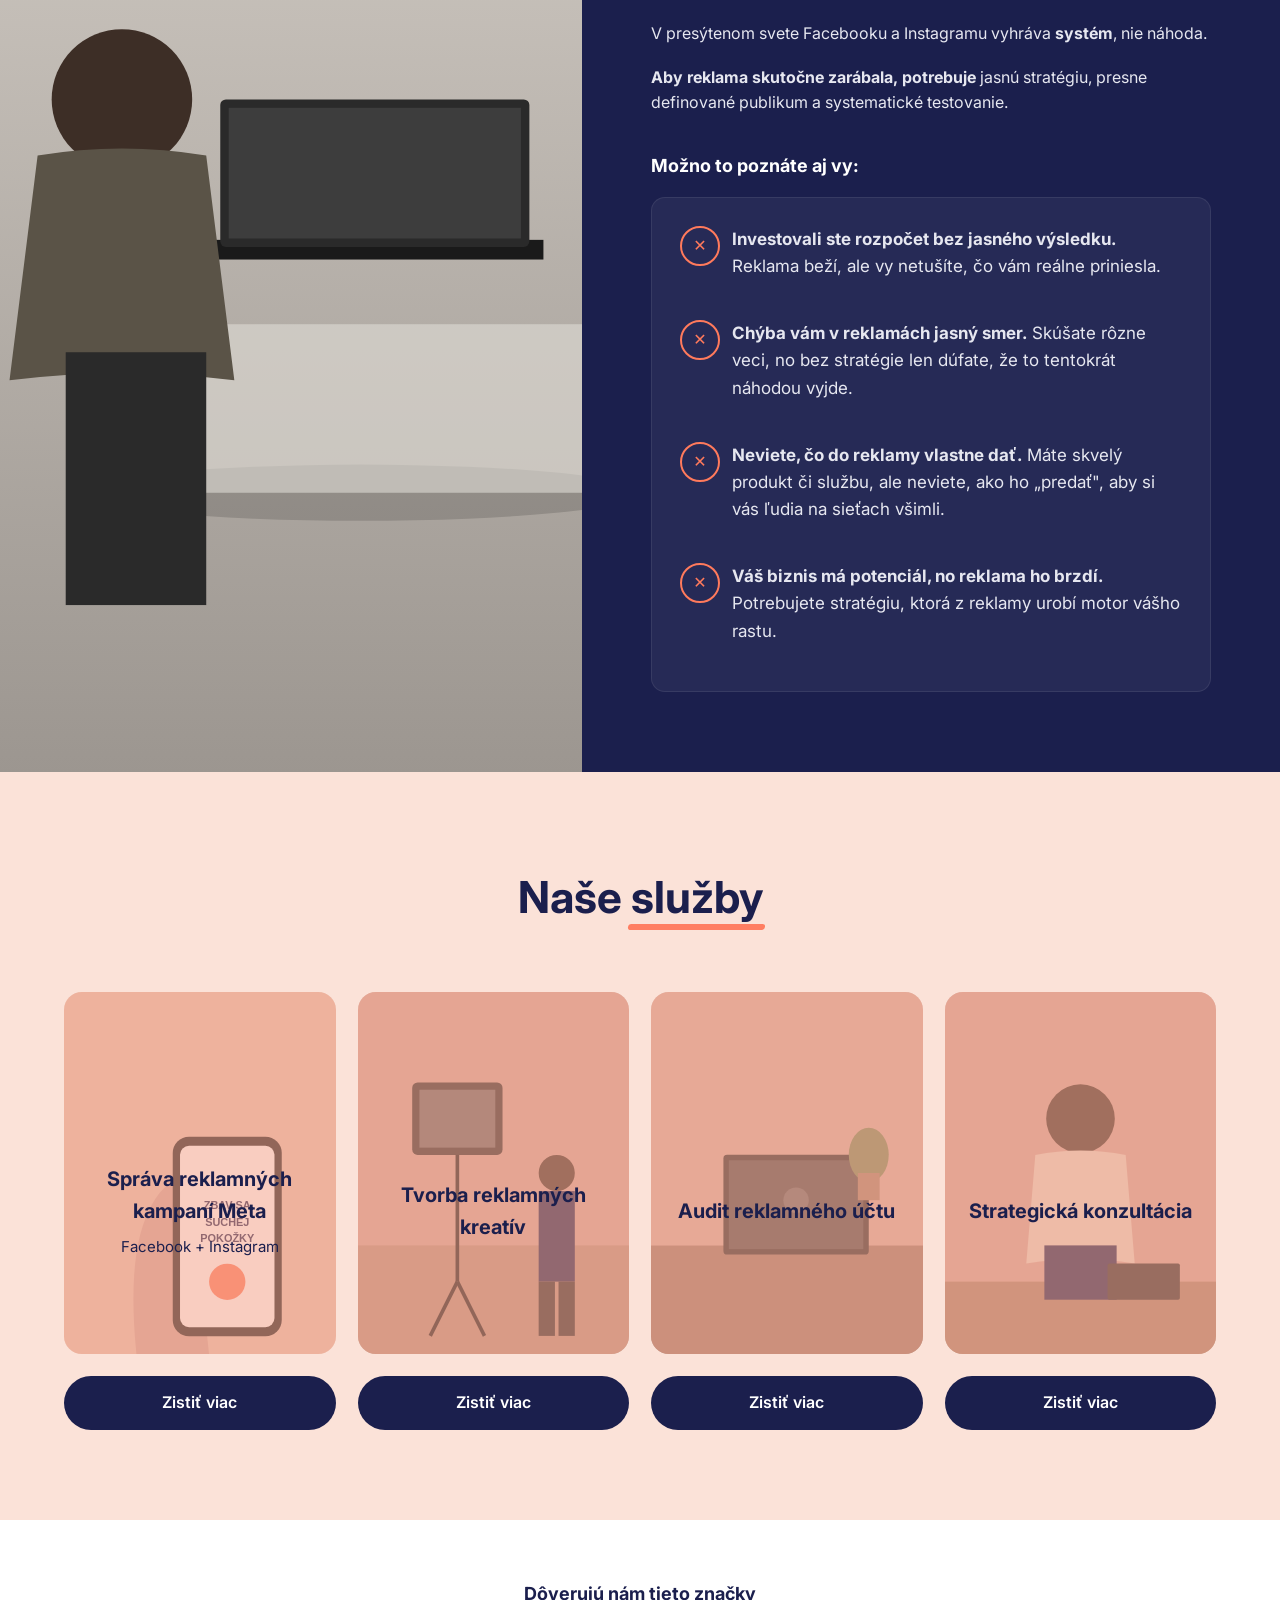
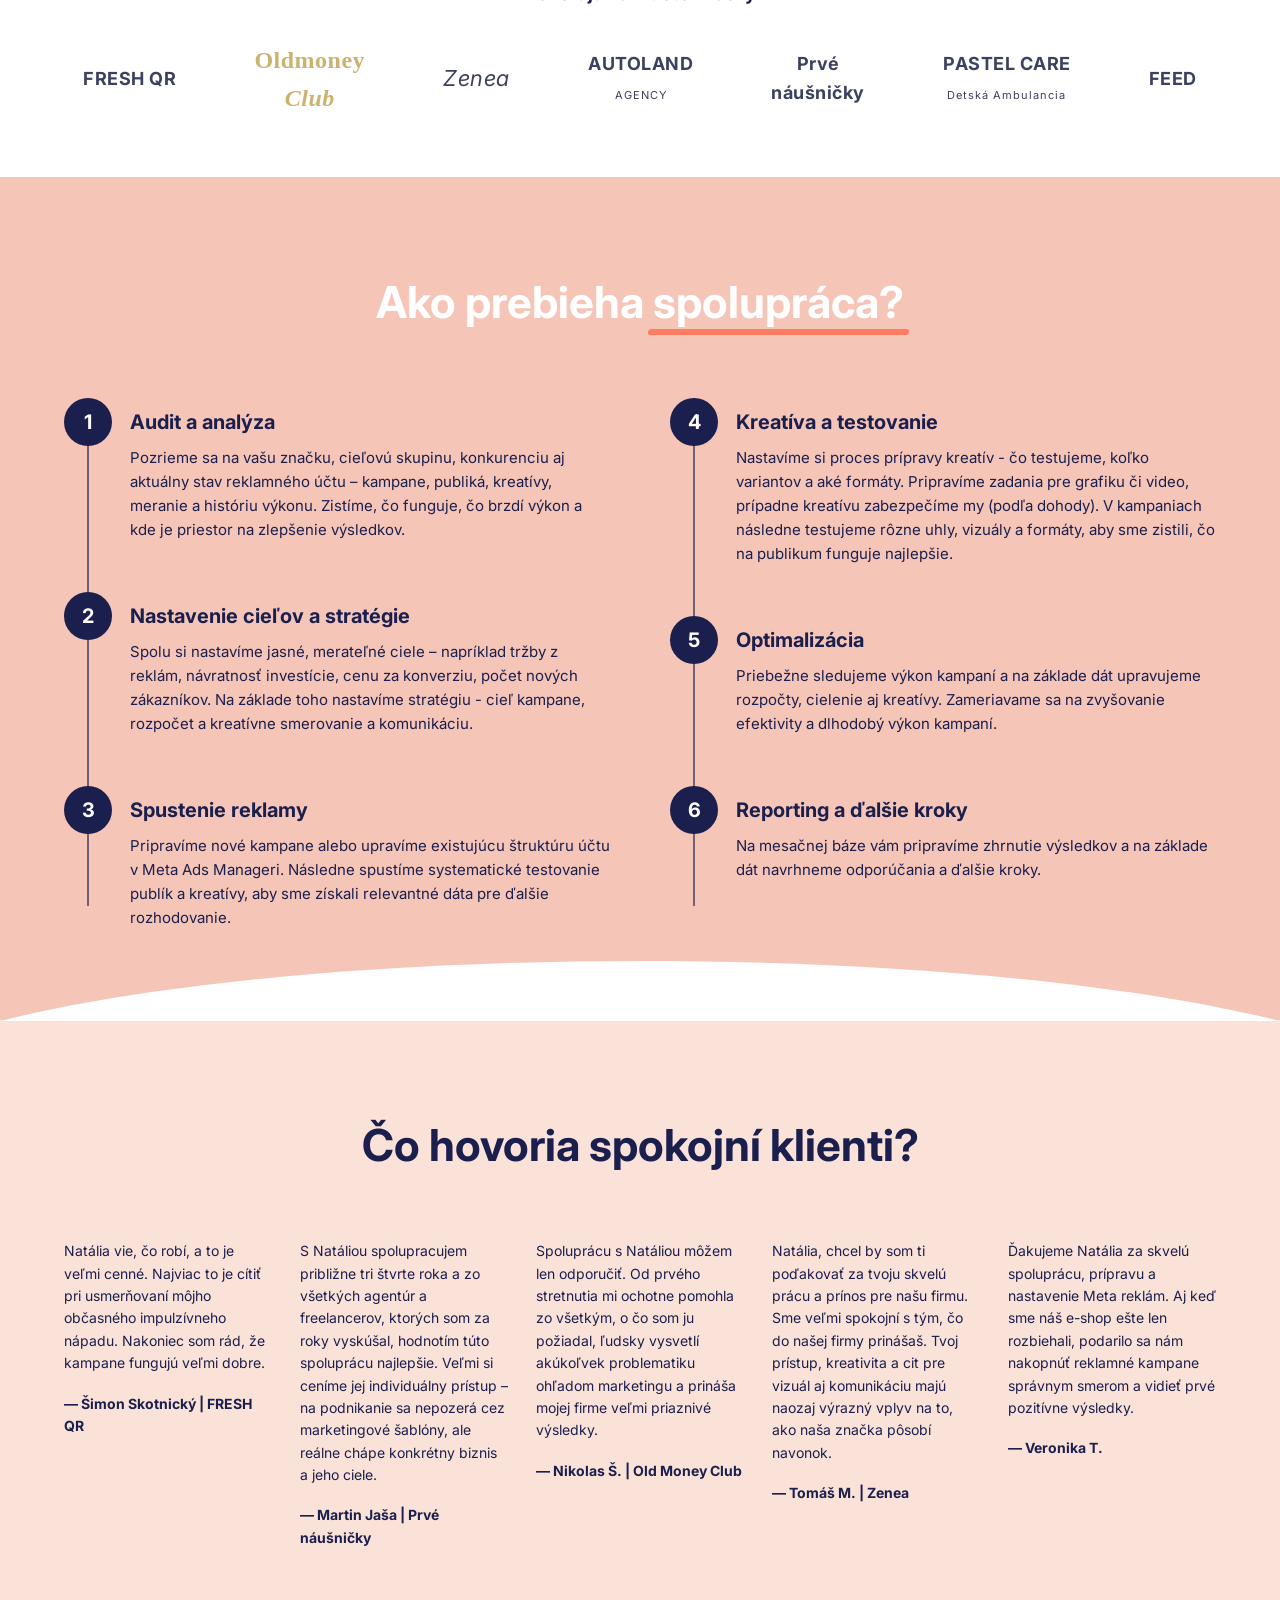
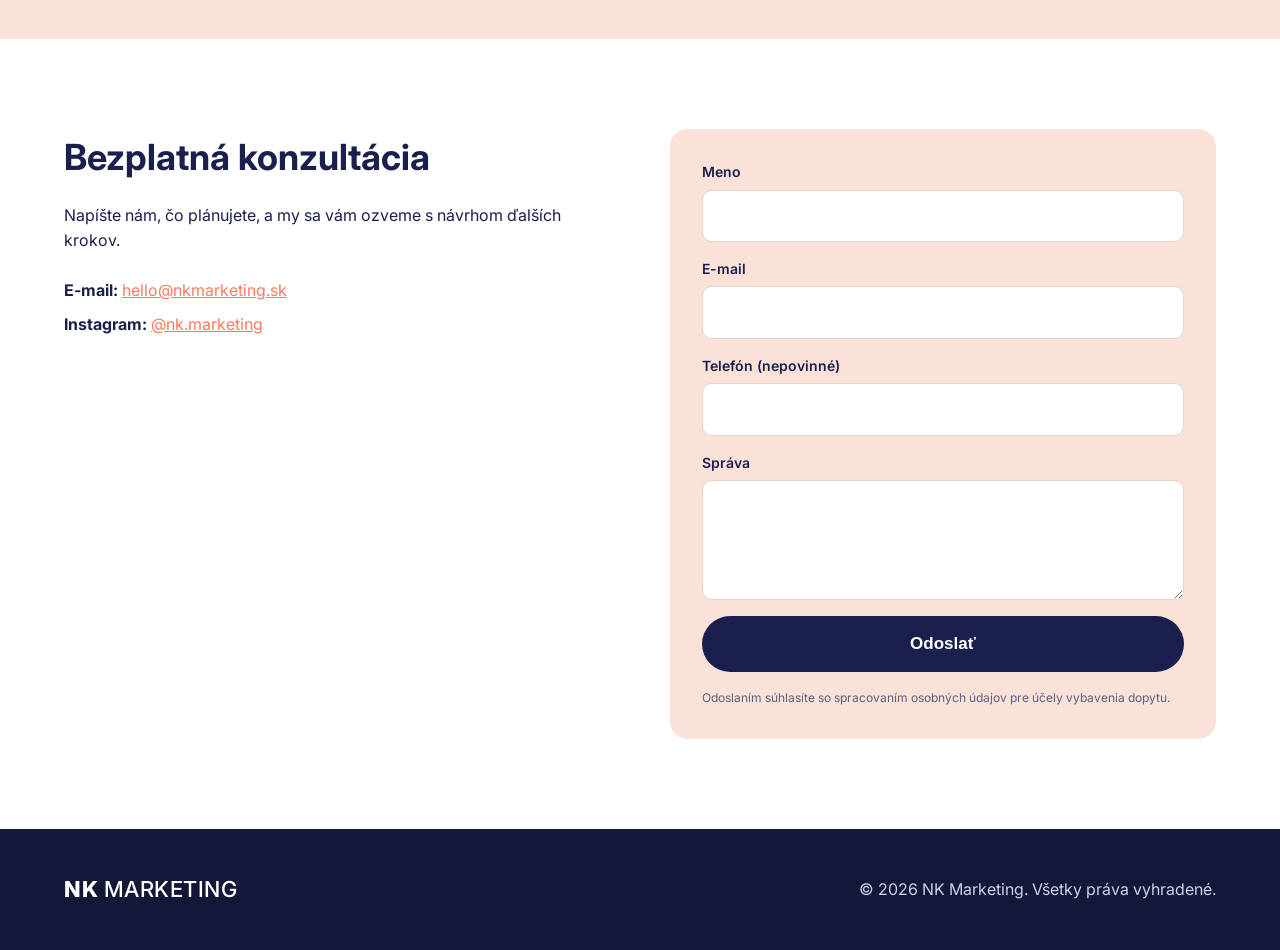
==== commit 59746a75: "Wire up Formspree, scroll animations, GA4 and Meta Pixel placeholders - Contact form posts to Formsp" ====
--- a/apps/nk-marketing-web/index.html
+++ b/apps/nk-marketing-web/index.html
@@ -5,6 +5,40 @@
 <meta name="viewport" content="width=device-width, initial-scale=1.0" />
 <title>NK Marketing — Reklama na Facebooku a Instagrame</title>
 <meta name="description" content="Špecializujeme sa na reklamu na Facebooku a Instagrame. Stratégia, dáta a kreatíva, ktoré značkám prinášajú nových zákazníkov." />
+
+<!-- Open Graph -->
+<meta property="og:title" content="NK Marketing — Reklama na Facebooku a Instagrame" />
+<meta property="og:description" content="Pomáhame značkám získavať zákazníkov vďaka reklame na sociálnych sieťach." />
+<meta property="og:type" content="website" />
+<meta property="og:image" content="assets/og.jpg" />
+
+<!-- Favicon -->
+<link rel="icon" href="data:image/svg+xml,<svg xmlns=%22http://www.w3.org/2000/svg%22 viewBox=%220 0 100 100%22><rect width=%22100%22 height=%22100%22 fill=%22%231b1f4d%22/><text x=%2250%22 y=%2268%22 text-anchor=%22middle%22 font-family=%22sans-serif%22 font-size=%2255%22 font-weight=%22800%22 fill=%22white%22>NK</text></svg>" />
+
+<!-- Google Analytics 4 — nahraď G-XXXXXXXXXX svojim ID -->
+<!--
+<script async src="https://www.googletagmanager.com/gtag/js?id=G-XXXXXXXXXX"></script>
+<script>
+  window.dataLayer = window.dataLayer || [];
+  function gtag(){dataLayer.push(arguments);}
+  gtag('js', new Date());
+  gtag('config', 'G-XXXXXXXXXX');
+</script>
+-->
+
+<!-- Meta Pixel — nahraď XXXXXXXXXXXXXXX svojim Pixel ID -->
+<!--
+<script>
+  !function(f,b,e,v,n,t,s){if(f.fbq)return;n=f.fbq=function(){n.callMethod?
+  n.callMethod.apply(n,arguments):n.queue.push(arguments)};if(!f._fbq)f._fbq=n;
+  n.push=n;n.loaded=!0;n.version='2.0';n.queue=[];t=b.createElement(e);t.async=!0;
+  t.src=v;s=b.getElementsByTagName(e)[0];s.parentNode.insertBefore(t,s)}(window,
+  document,'script','https://connect.facebook.net/en_US/fbevents.js');
+  fbq('init', 'XXXXXXXXXXXXXXX');
+  fbq('track', 'PageView');
+</script>
+-->
+
 <link rel="preconnect" href="https://fonts.googleapis.com">
 <link rel="preconnect" href="https://fonts.gstatic.com" crossorigin>
 <link href="https://fonts.googleapis.com/css2?family=Inter:wght@400;500;600;700;800&display=swap" rel="stylesheet">
@@ -262,17 +296,24 @@
         <li><strong>Instagram:</strong> <a href="#">@nk.marketing</a></li>
       </ul>
     </div>
-    <form class="contact-form" onsubmit="event.preventDefault(); alert('Ďakujeme! Ozveme sa vám čoskoro.'); this.reset();">
+    <!-- Formspree: zaregistruj sa na formspree.io, vytvor formulár, sem prilep svoj endpoint -->
+    <form class="contact-form" action="https://formspree.io/f/YOUR_FORM_ID" method="POST">
       <label>Meno
         <input type="text" name="name" required />
       </label>
       <label>E-mail
         <input type="email" name="email" required />
       </label>
+      <label>Telefón (nepovinné)
+        <input type="tel" name="phone" />
+      </label>
       <label>Správa
         <textarea name="message" rows="4" required></textarea>
       </label>
+      <input type="hidden" name="_subject" value="Nová správa z webu NK Marketing" />
+      <input type="text" name="_gotcha" style="display:none" tabindex="-1" autocomplete="off" />
       <button type="submit" class="btn btn-primary">Odoslať</button>
+      <p class="form-note">Odoslaním súhlasíte so spracovaním osobných údajov pre účely vybavenia dopytu.</p>
     </form>
   </div>
 </section>
--- a/apps/nk-marketing-web/styles.css
+++ b/apps/nk-marketing-web/styles.css
@@ -432,6 +432,26 @@
   gap:16px;
 }
 .logo-light{color:#fff}
+
+/* === Form note === */
+.form-note{
+  font-size:12px;color:var(--muted);font-weight:400;margin:0;
+}
+
+/* === Reveal on scroll === */
+.reveal{
+  opacity:0;
+  transform:translateY(30px);
+  transition:opacity .7s ease, transform .7s ease;
+  will-change:opacity, transform;
+}
+.reveal.is-visible{
+  opacity:1;
+  transform:translateY(0);
+}
+@media (prefers-reduced-motion:reduce){
+  .reveal{opacity:1;transform:none;transition:none}
+}
 
 /* === Responsive === */
 @media (max-width:960px){
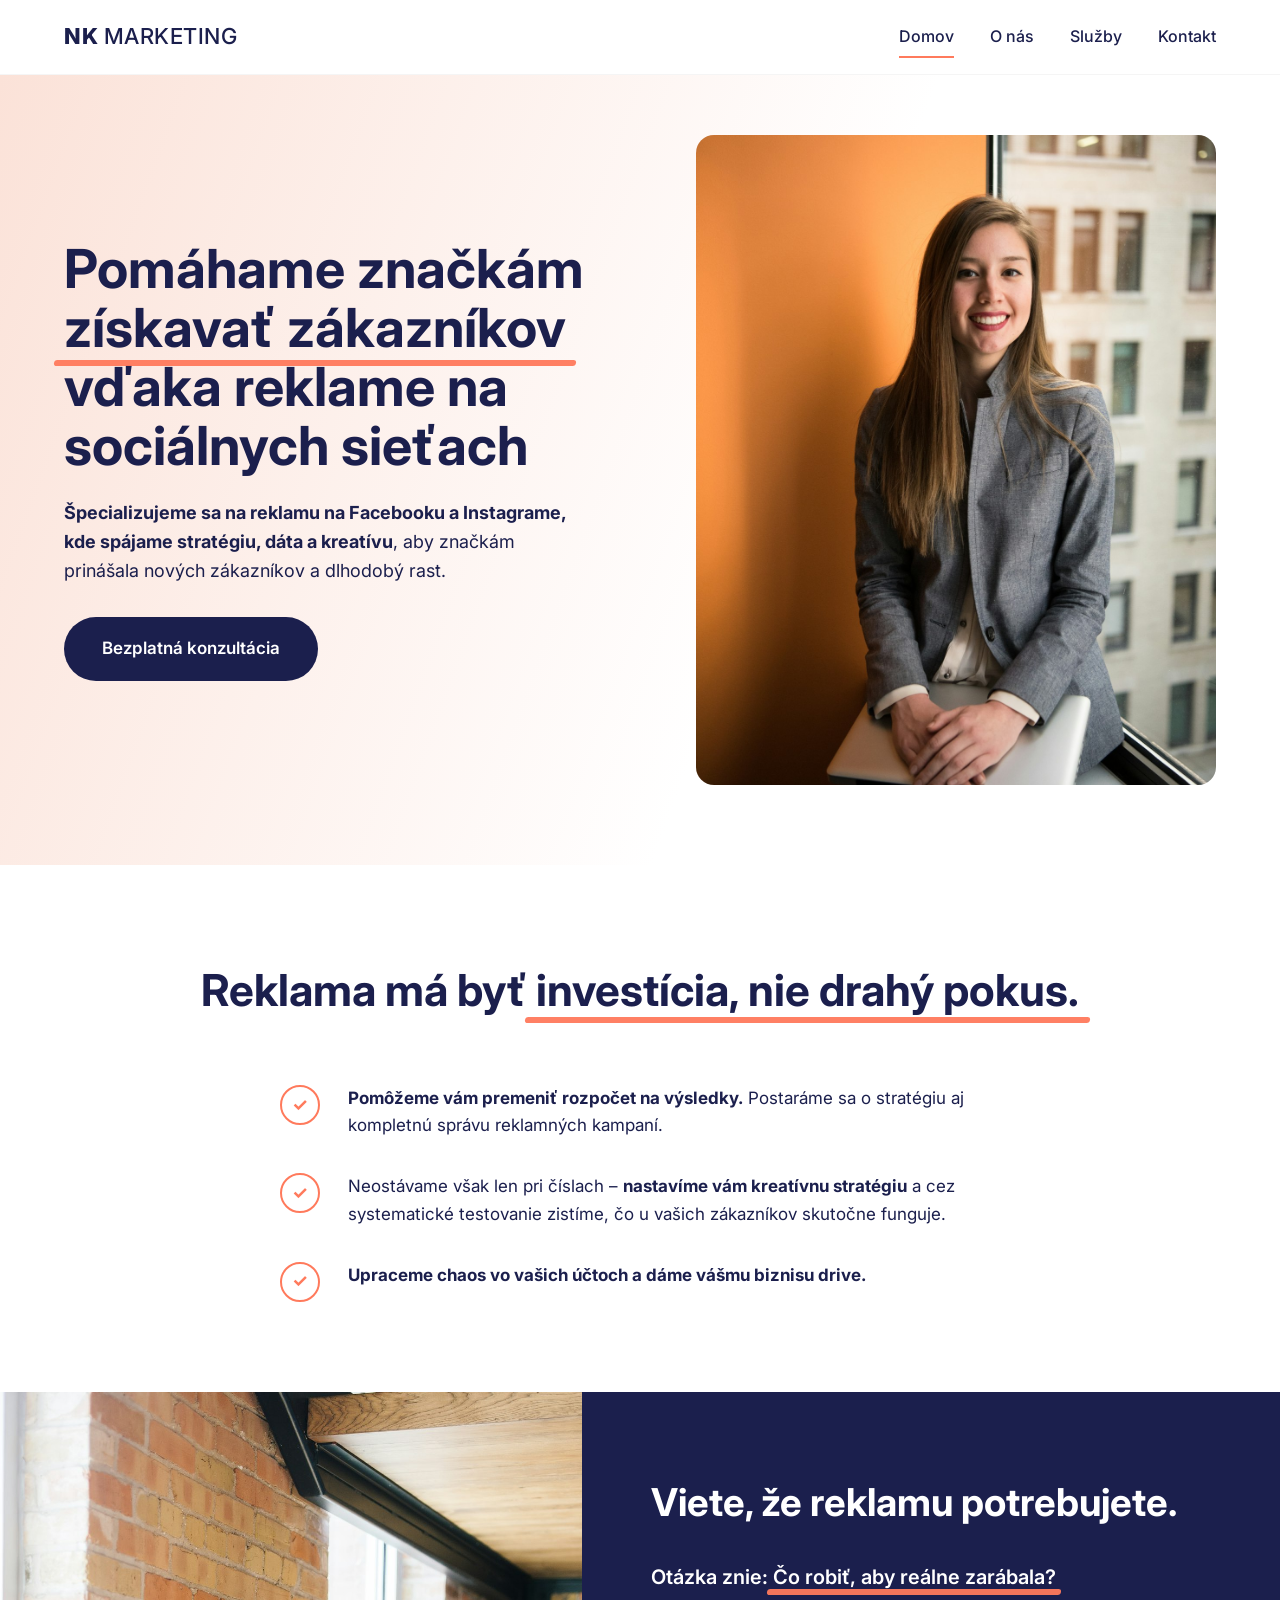
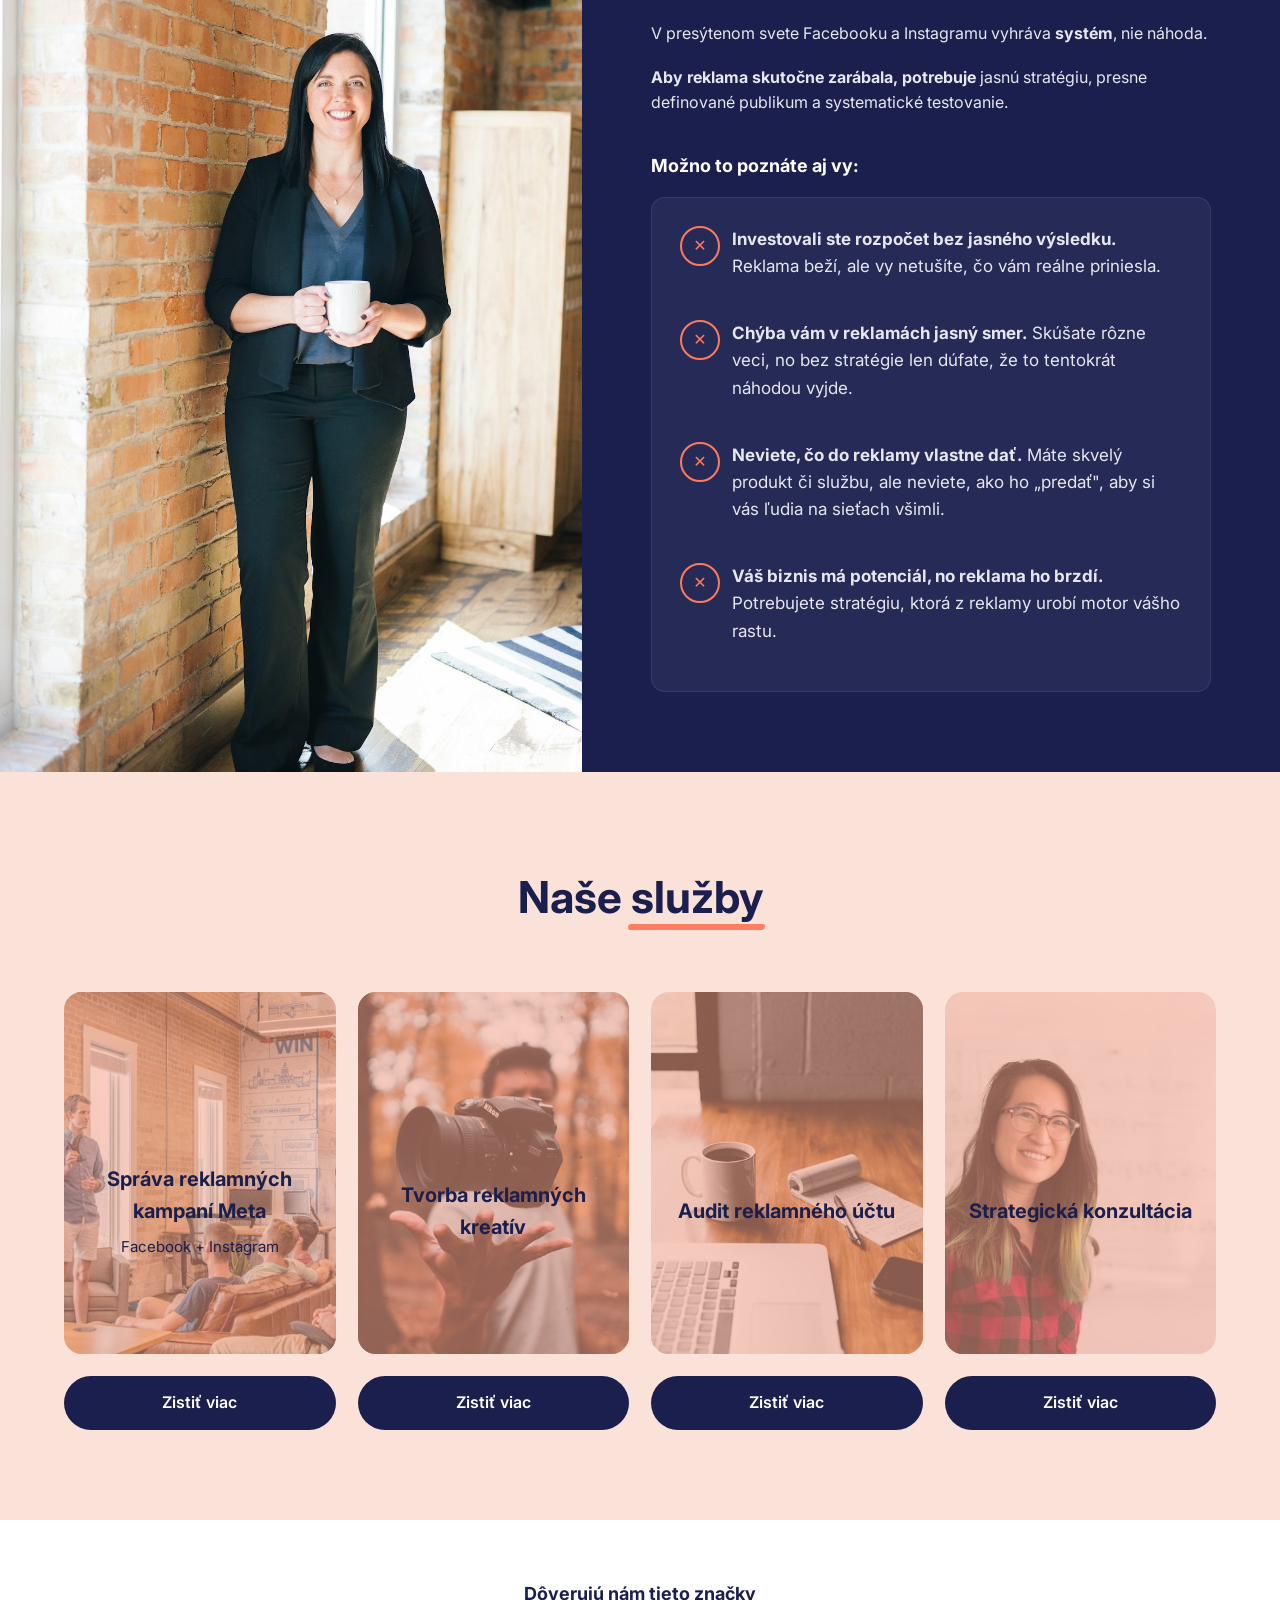
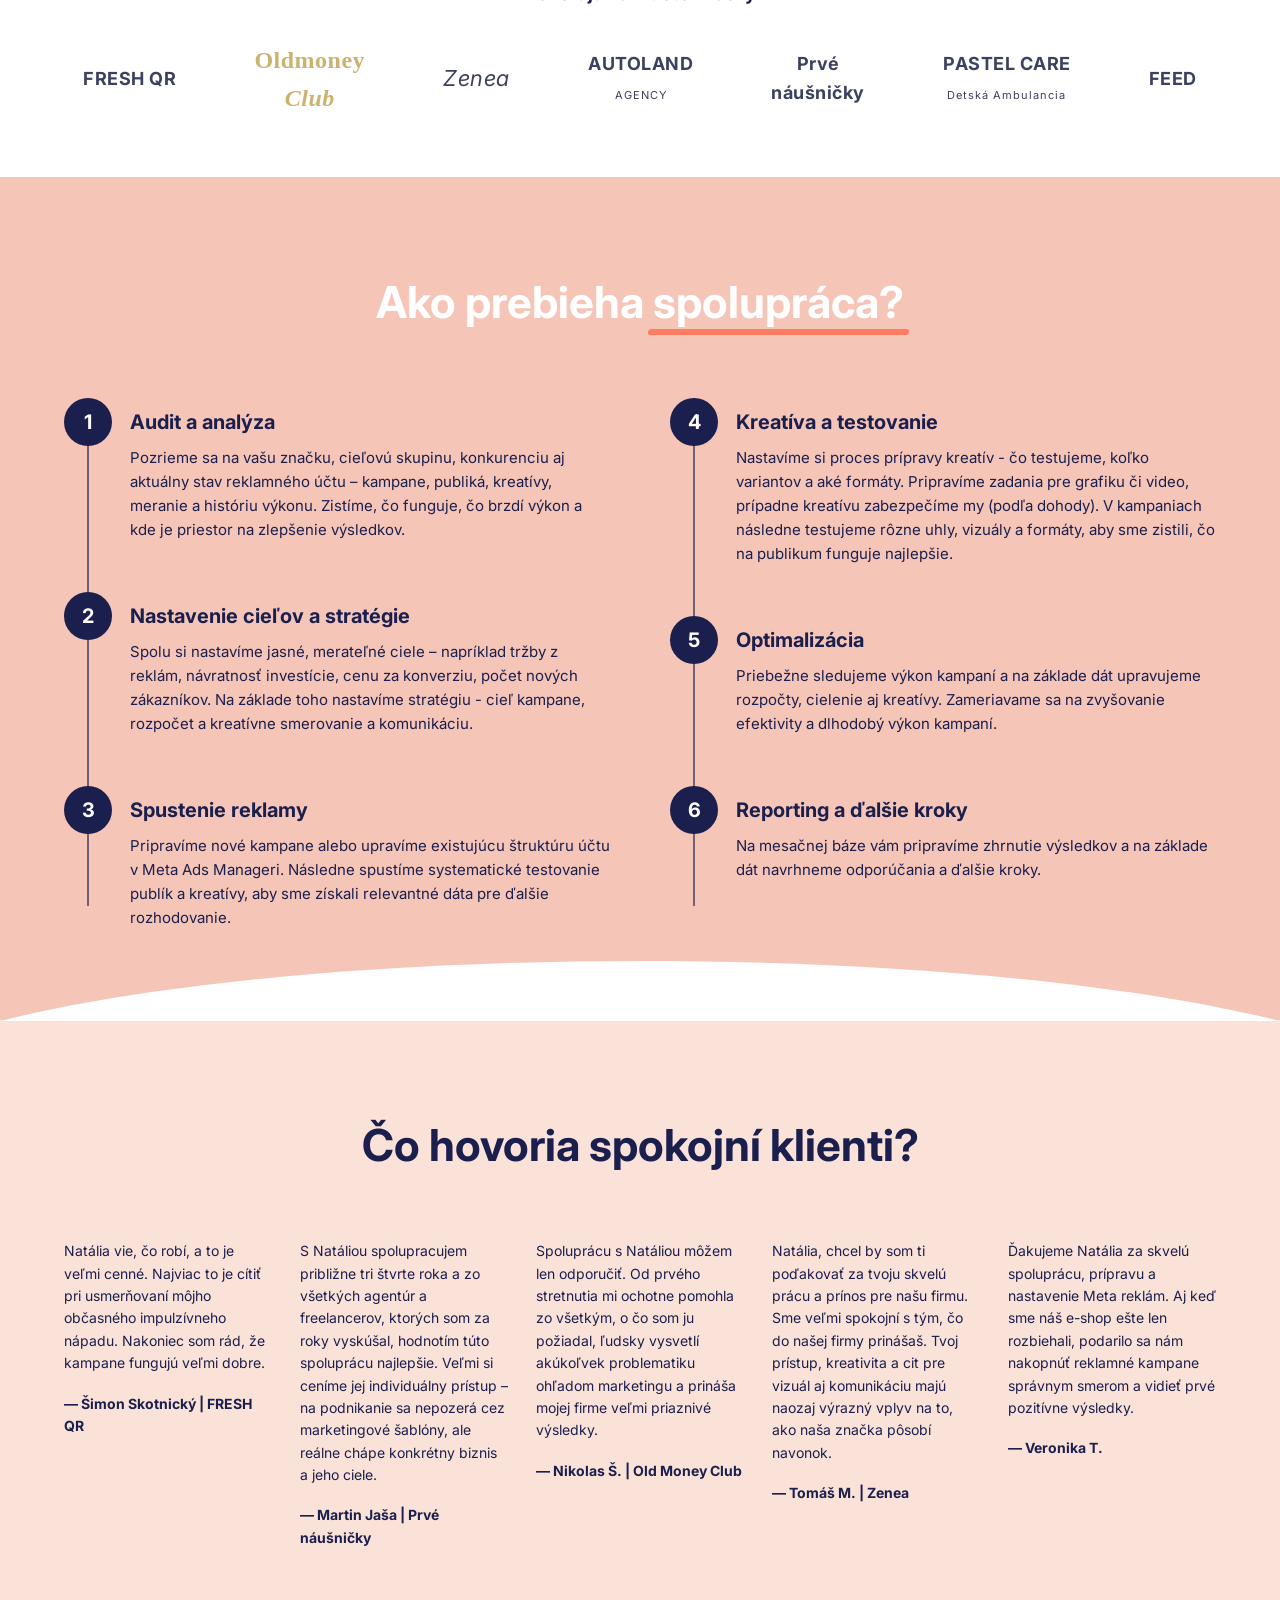
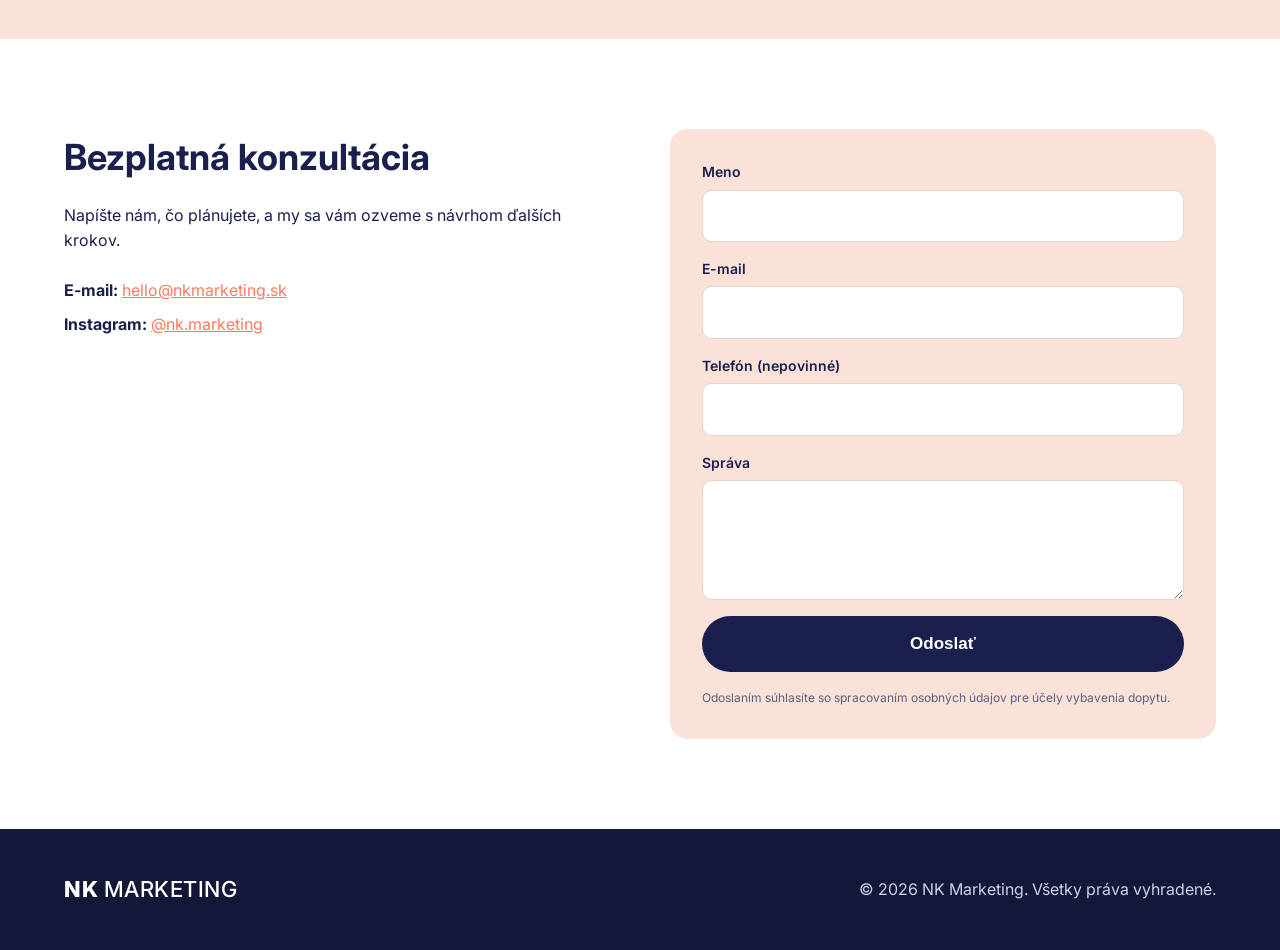
==== commit 5d5155f8: "Replace SVG placeholders with Unsplash stock photography Real photos for hero, about and four servic" ====
--- a/apps/nk-marketing-web/index.html
+++ b/apps/nk-marketing-web/index.html
@@ -77,7 +77,7 @@
       <a href="#kontakt" class="btn btn-primary">Bezplatná konzultácia</a>
     </div>
     <div class="hero-image">
-      <img src="assets/hero.svg" alt="" loading="eager" />
+      <img src="assets/hero.jpg" alt="" loading="eager" />
     </div>
   </div>
 </section>
@@ -112,7 +112,7 @@
 <section id="o-nas" class="section section-split">
   <div class="split-grid">
     <div class="split-image">
-      <img src="assets/about.svg" alt="" />
+      <img src="assets/about.jpg" alt="" />
     </div>
     <div class="split-dark">
       <div class="split-inner">
@@ -153,7 +153,7 @@
     <h2 class="section-title">Naše <span class="underline">služby</span></h2>
     <div class="services-grid">
       <article class="service-card">
-        <div class="service-image" style="background-image:url('assets/service-1.svg')"></div>
+        <div class="service-image" style="background-image:url('assets/service-1.jpg')"></div>
         <div class="service-overlay">
           <h3>Správa reklamných kampaní Meta</h3>
           <p>Facebook + Instagram</p>
@@ -161,21 +161,21 @@
         <a href="#kontakt" class="service-cta">Zistiť viac</a>
       </article>
       <article class="service-card">
-        <div class="service-image" style="background-image:url('assets/service-2.svg')"></div>
+        <div class="service-image" style="background-image:url('assets/service-2.jpg')"></div>
         <div class="service-overlay">
           <h3>Tvorba reklamných kreatív</h3>
         </div>
         <a href="#kontakt" class="service-cta">Zistiť viac</a>
       </article>
       <article class="service-card">
-        <div class="service-image" style="background-image:url('assets/service-3.svg')"></div>
+        <div class="service-image" style="background-image:url('assets/service-3.jpg')"></div>
         <div class="service-overlay">
           <h3>Audit reklamného účtu</h3>
         </div>
         <a href="#kontakt" class="service-cta">Zistiť viac</a>
       </article>
       <article class="service-card">
-        <div class="service-image" style="background-image:url('assets/service-4.svg')"></div>
+        <div class="service-image" style="background-image:url('assets/service-4.jpg')"></div>
         <div class="service-overlay">
           <h3>Strategická konzultácia</h3>
         </div>
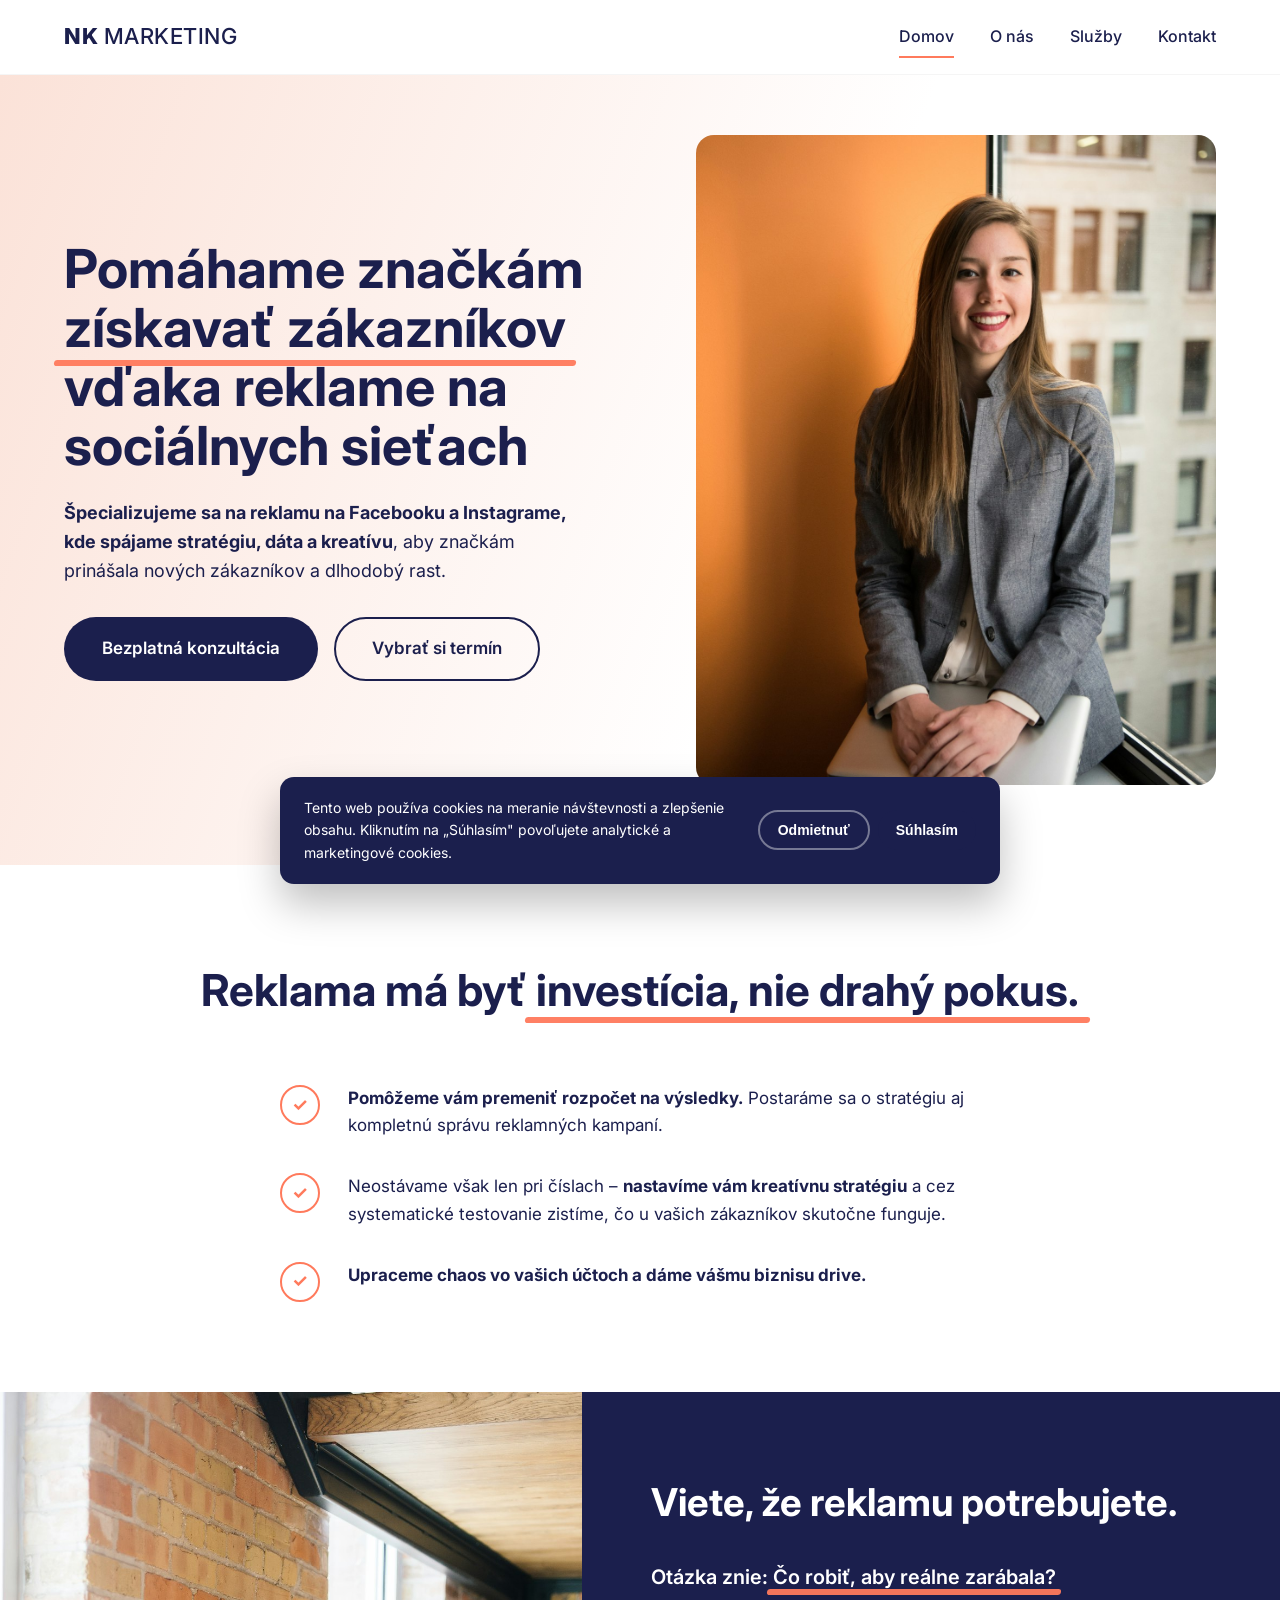
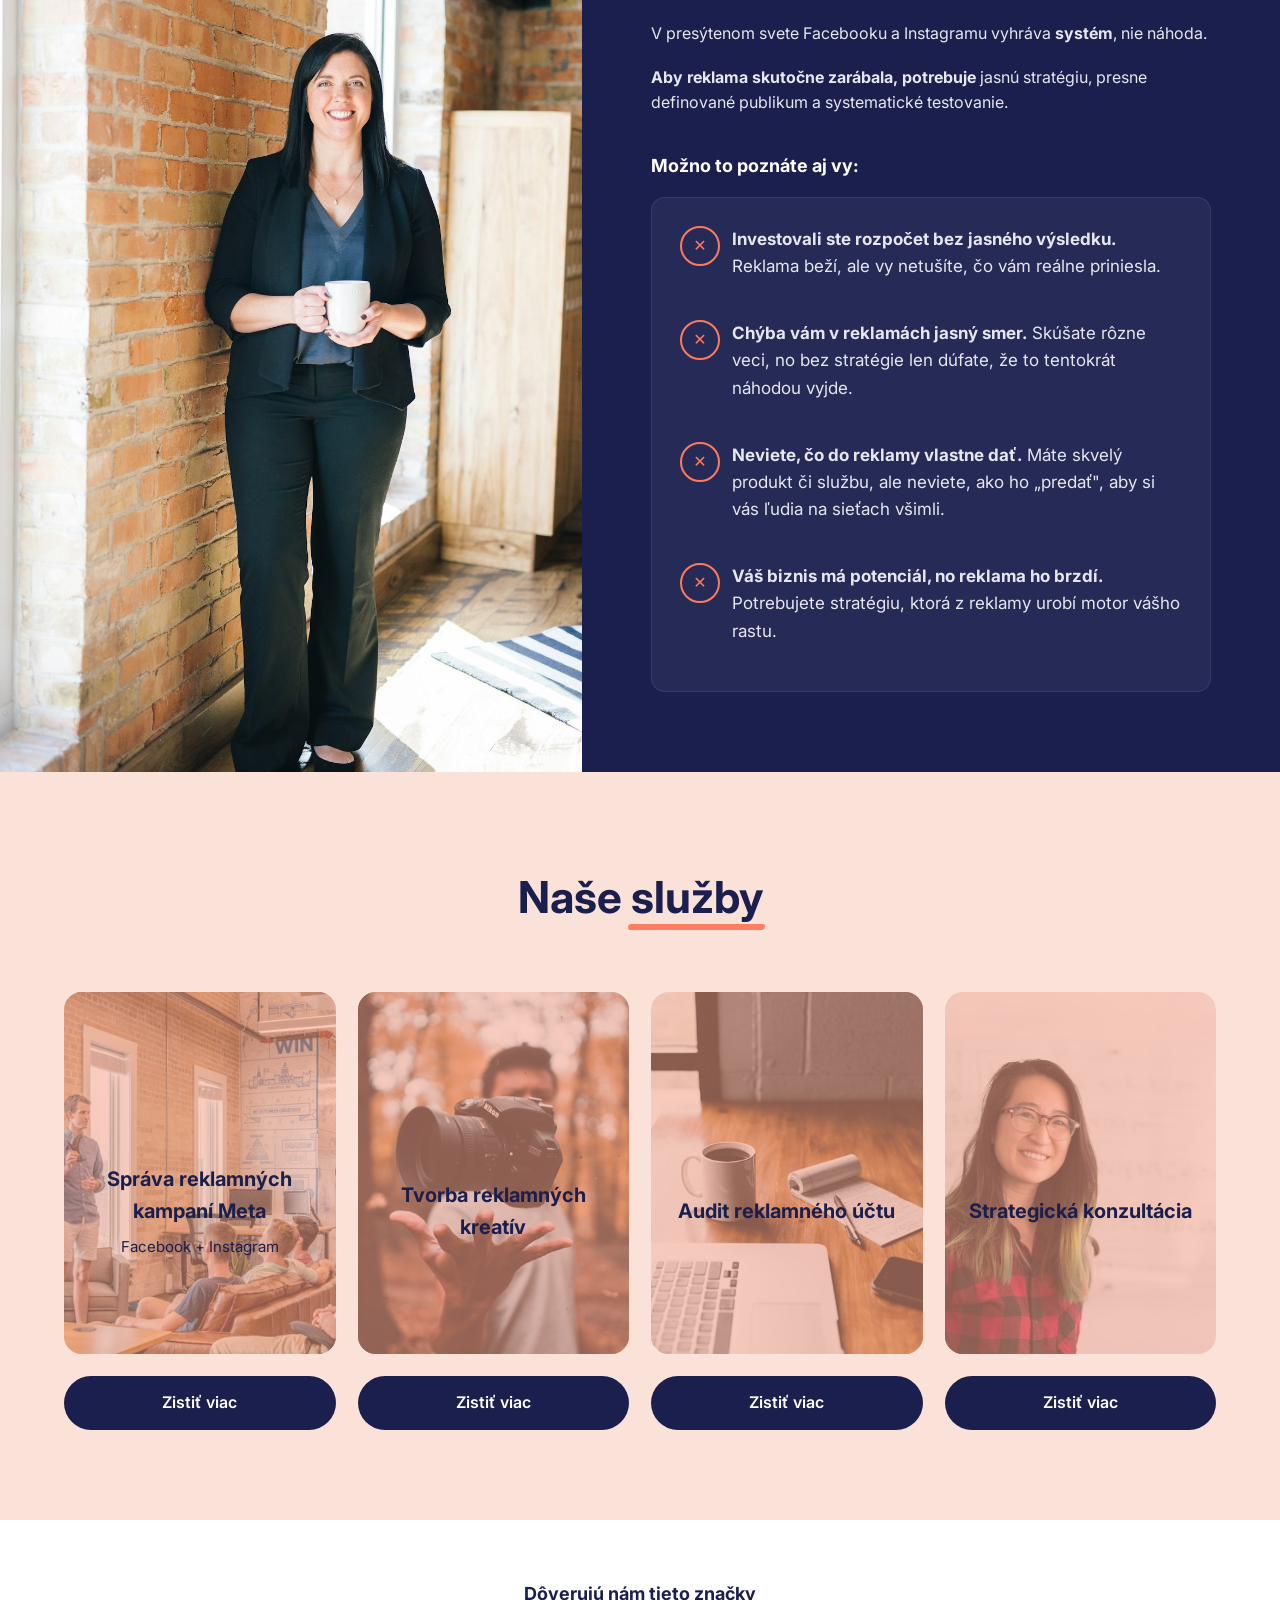
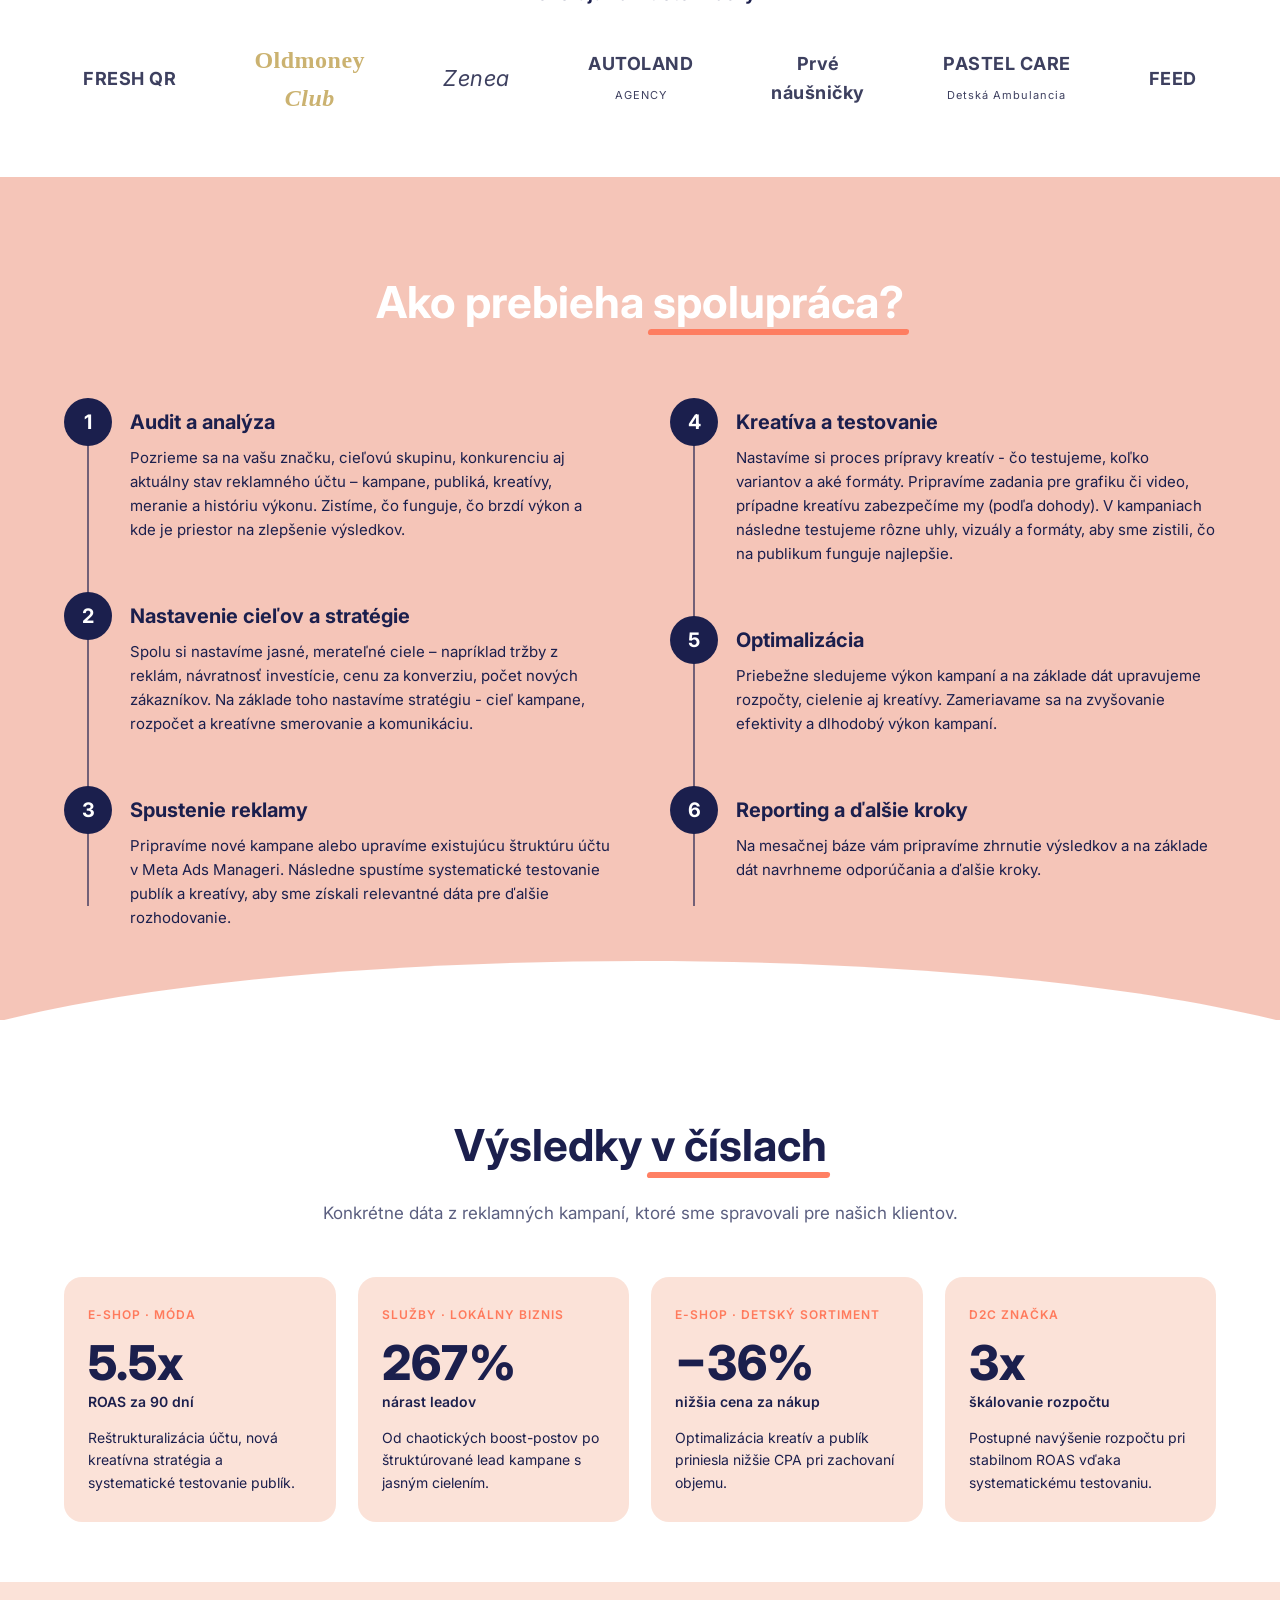
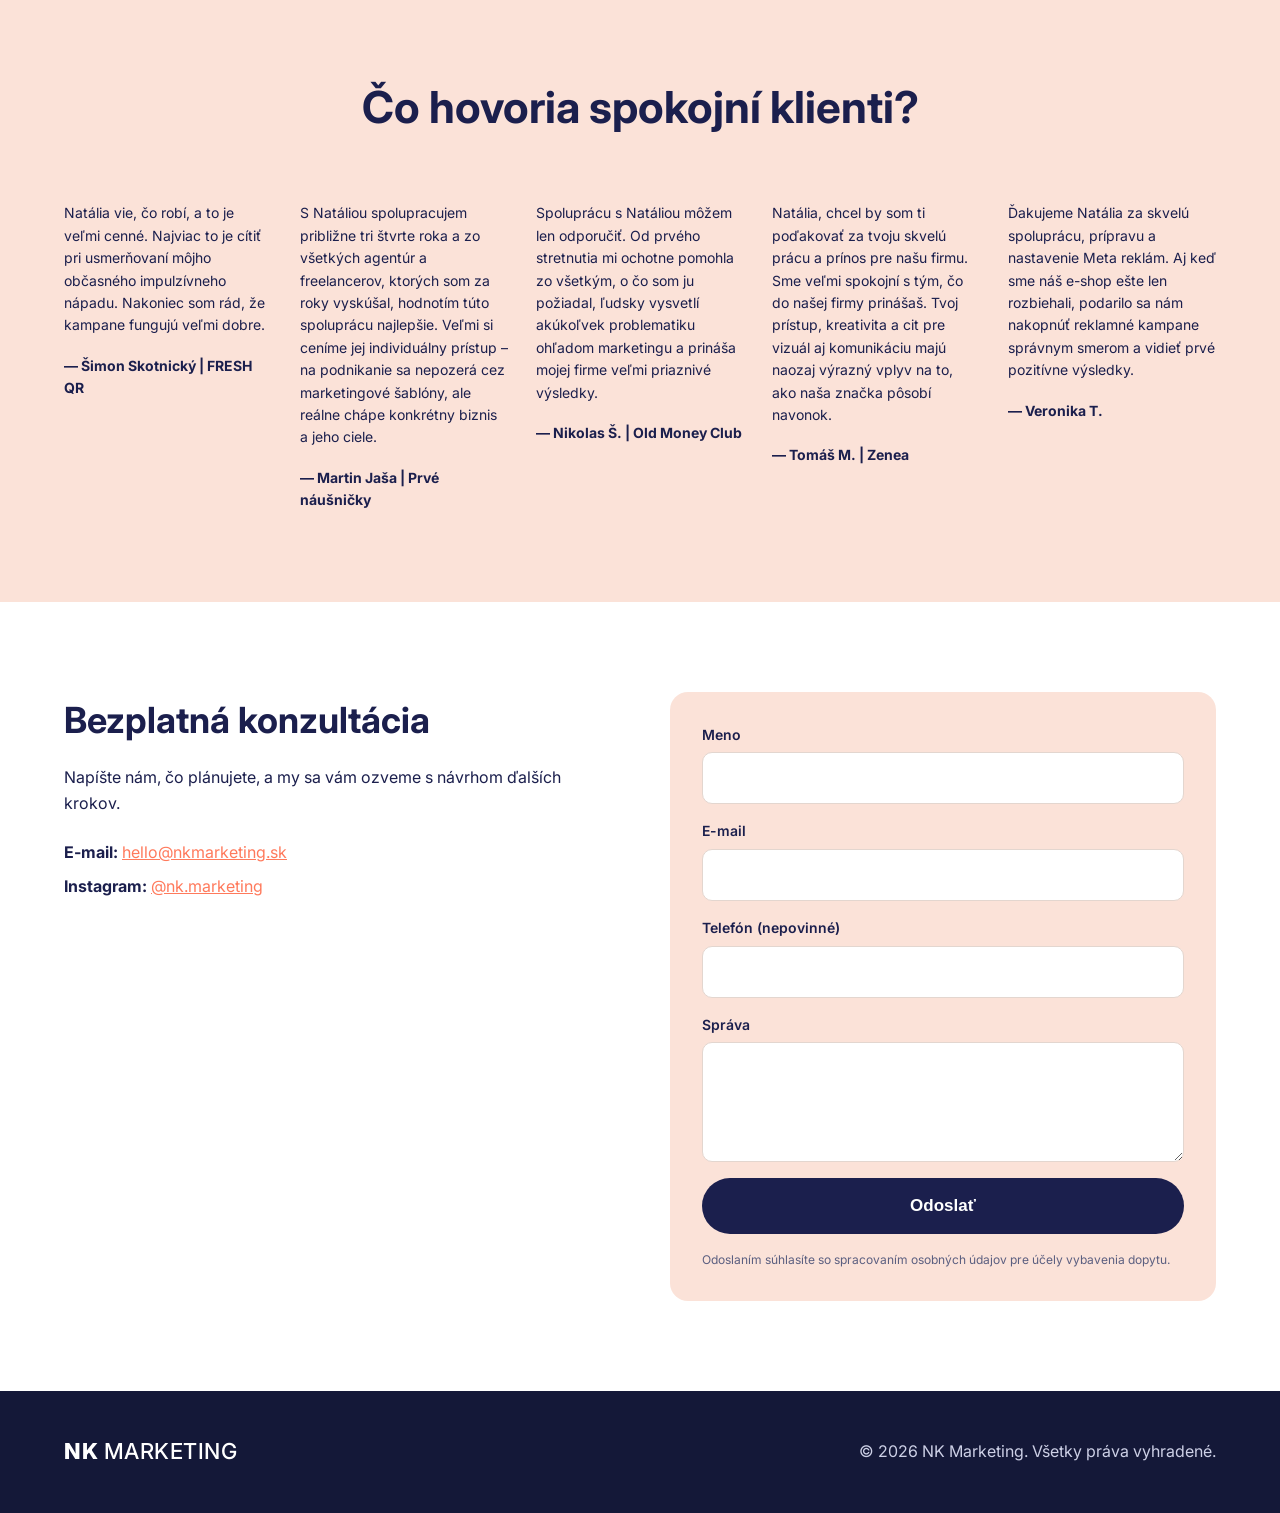
==== commit 1ec8573e: "Add Calendly CTA, results section, animated counters and cookie banner - Hero gets a secondary "Vybr" ====
--- a/apps/nk-marketing-web/index.html
+++ b/apps/nk-marketing-web/index.html
@@ -75,6 +75,7 @@
         nových zákazníkov a dlhodobý rast.
       </p>
       <a href="#kontakt" class="btn btn-primary">Bezplatná konzultácia</a>
+      <a href="https://calendly.com/YOUR_USERNAME/30min" target="_blank" rel="noopener" class="btn btn-ghost">Vybrať si termín</a>
     </div>
     <div class="hero-image">
       <img src="assets/hero.jpg" alt="" loading="eager" />
@@ -256,6 +257,48 @@
   </div>
 </section>
 
+<!-- CASE STUDIES -->
+<section class="section section-cases">
+  <div class="container">
+    <h2 class="section-title">Výsledky <span class="underline">v číslach</span></h2>
+    <p class="section-subtitle">Konkrétne dáta z reklamných kampaní, ktoré sme spravovali pre našich klientov.</p>
+    <div class="cases-grid">
+      <article class="case-card">
+        <div class="case-meta">E-shop · Móda</div>
+        <div class="case-stat">
+          <span class="case-num" data-target="6.4" data-suffix="x">0x</span>
+          <span class="case-label">ROAS za 90 dní</span>
+        </div>
+        <p>Reštrukturalizácia účtu, nová kreatívna stratégia a systematické testovanie publík.</p>
+      </article>
+      <article class="case-card">
+        <div class="case-meta">Služby · Lokálny biznis</div>
+        <div class="case-stat">
+          <span class="case-num" data-target="312" data-suffix="%">0%</span>
+          <span class="case-label">nárast leadov</span>
+        </div>
+        <p>Od chaotických boost-postov po štruktúrované lead kampane s jasným cielením.</p>
+      </article>
+      <article class="case-card">
+        <div class="case-meta">E-shop · Detský sortiment</div>
+        <div class="case-stat">
+          <span class="case-num" data-target="42" data-prefix="−" data-suffix="%">0%</span>
+          <span class="case-label">nižšia cena za nákup</span>
+        </div>
+        <p>Optimalizácia kreatív a publík priniesla nižšie CPA pri zachovaní objemu.</p>
+      </article>
+      <article class="case-card">
+        <div class="case-meta">D2C značka</div>
+        <div class="case-stat">
+          <span class="case-num" data-target="4" data-suffix="x">0x</span>
+          <span class="case-label">škálovanie rozpočtu</span>
+        </div>
+        <p>Postupné navýšenie rozpočtu pri stabilnom ROAS vďaka systematickému testovaniu.</p>
+      </article>
+    </div>
+  </div>
+</section>
+
 <!-- TESTIMONIALS -->
 <section class="section section-testimonials">
   <div class="container">
@@ -325,6 +368,17 @@
   </div>
 </footer>
 
+<!-- Cookie banner -->
+<div id="cookie-banner" class="cookie-banner" hidden>
+  <div class="cookie-inner">
+    <p>Tento web používa cookies na meranie návštevnosti a zlepšenie obsahu. Kliknutím na „Súhlasím" povoľujete analytické a marketingové cookies.</p>
+    <div class="cookie-actions">
+      <button type="button" class="btn btn-ghost" data-cookie="reject">Odmietnuť</button>
+      <button type="button" class="btn btn-primary" data-cookie="accept">Súhlasím</button>
+    </div>
+  </div>
+</div>
+
 <script src="script.js"></script>
 </body>
 </html>
--- a/apps/nk-marketing-web/styles.css
+++ b/apps/nk-marketing-web/styles.css
@@ -39,6 +39,12 @@
 }
 .btn-primary{background:var(--navy);color:#fff}
 .btn-primary:hover{transform:translateY(-2px);box-shadow:0 10px 25px rgba(27,31,77,.25)}
+.btn-ghost{
+  background:transparent;color:var(--navy);
+  border:2px solid var(--navy);padding:16px 36px;
+  margin-left:12px;
+}
+.btn-ghost:hover{background:var(--navy);color:#fff}
 
 /* === Underline accent === */
 .underline{
@@ -433,6 +439,51 @@
 }
 .logo-light{color:#fff}
 
+/* === Section subtitle === */
+.section-subtitle{
+  text-align:center;max-width:640px;margin:-40px auto 50px;
+  color:var(--muted);font-size:17px;
+}
+
+/* === Cases === */
+.section-cases{background:#fff;padding-bottom:60px}
+.cases-grid{
+  display:grid;grid-template-columns:repeat(4,1fr);gap:22px;
+}
+.case-card{
+  background:var(--peach);
+  border-radius:var(--radius);
+  padding:28px 24px;
+  display:flex;flex-direction:column;gap:14px;
+}
+.case-meta{
+  font-size:12px;font-weight:600;
+  text-transform:uppercase;letter-spacing:1px;
+  color:var(--coral);
+}
+.case-stat{display:flex;flex-direction:column;gap:4px}
+.case-num{
+  font-size:48px;font-weight:800;color:var(--navy);line-height:1;
+}
+.case-label{font-size:14px;color:var(--navy);font-weight:600}
+.case-card p{margin:0;font-size:14px;color:var(--navy)}
+
+/* === Cookie banner === */
+.cookie-banner{
+  position:fixed;left:16px;right:16px;bottom:16px;
+  background:var(--navy);color:#fff;
+  border-radius:14px;padding:20px 24px;
+  box-shadow:0 20px 40px rgba(0,0,0,.25);
+  z-index:100;
+  max-width:720px;margin:0 auto;
+}
+.cookie-inner{display:flex;gap:18px;align-items:center;flex-wrap:wrap;justify-content:space-between}
+.cookie-banner p{margin:0;font-size:14px;flex:1;min-width:240px}
+.cookie-actions{display:flex;gap:8px}
+.cookie-banner .btn{padding:10px 18px;font-size:14px}
+.cookie-banner .btn-ghost{color:#fff;border-color:rgba(255,255,255,.4);margin:0}
+.cookie-banner .btn-ghost:hover{background:rgba(255,255,255,.1);color:#fff}
+
 /* === Form note === */
 .form-note{
   font-size:12px;color:var(--muted);font-weight:400;margin:0;
@@ -463,6 +514,8 @@
   .split-image{min-height:300px}
   .split-dark{padding:50px 28px}
   .services-grid{grid-template-columns:repeat(2,1fr)}
+  .cases-grid{grid-template-columns:repeat(2,1fr)}
+  .btn-ghost{margin-left:0;margin-top:12px;display:inline-block}
   .testimonials-grid{grid-template-columns:1fr 1fr}
   .process-grid{grid-template-columns:1fr;gap:40px}
   .contact-grid{grid-template-columns:1fr}
